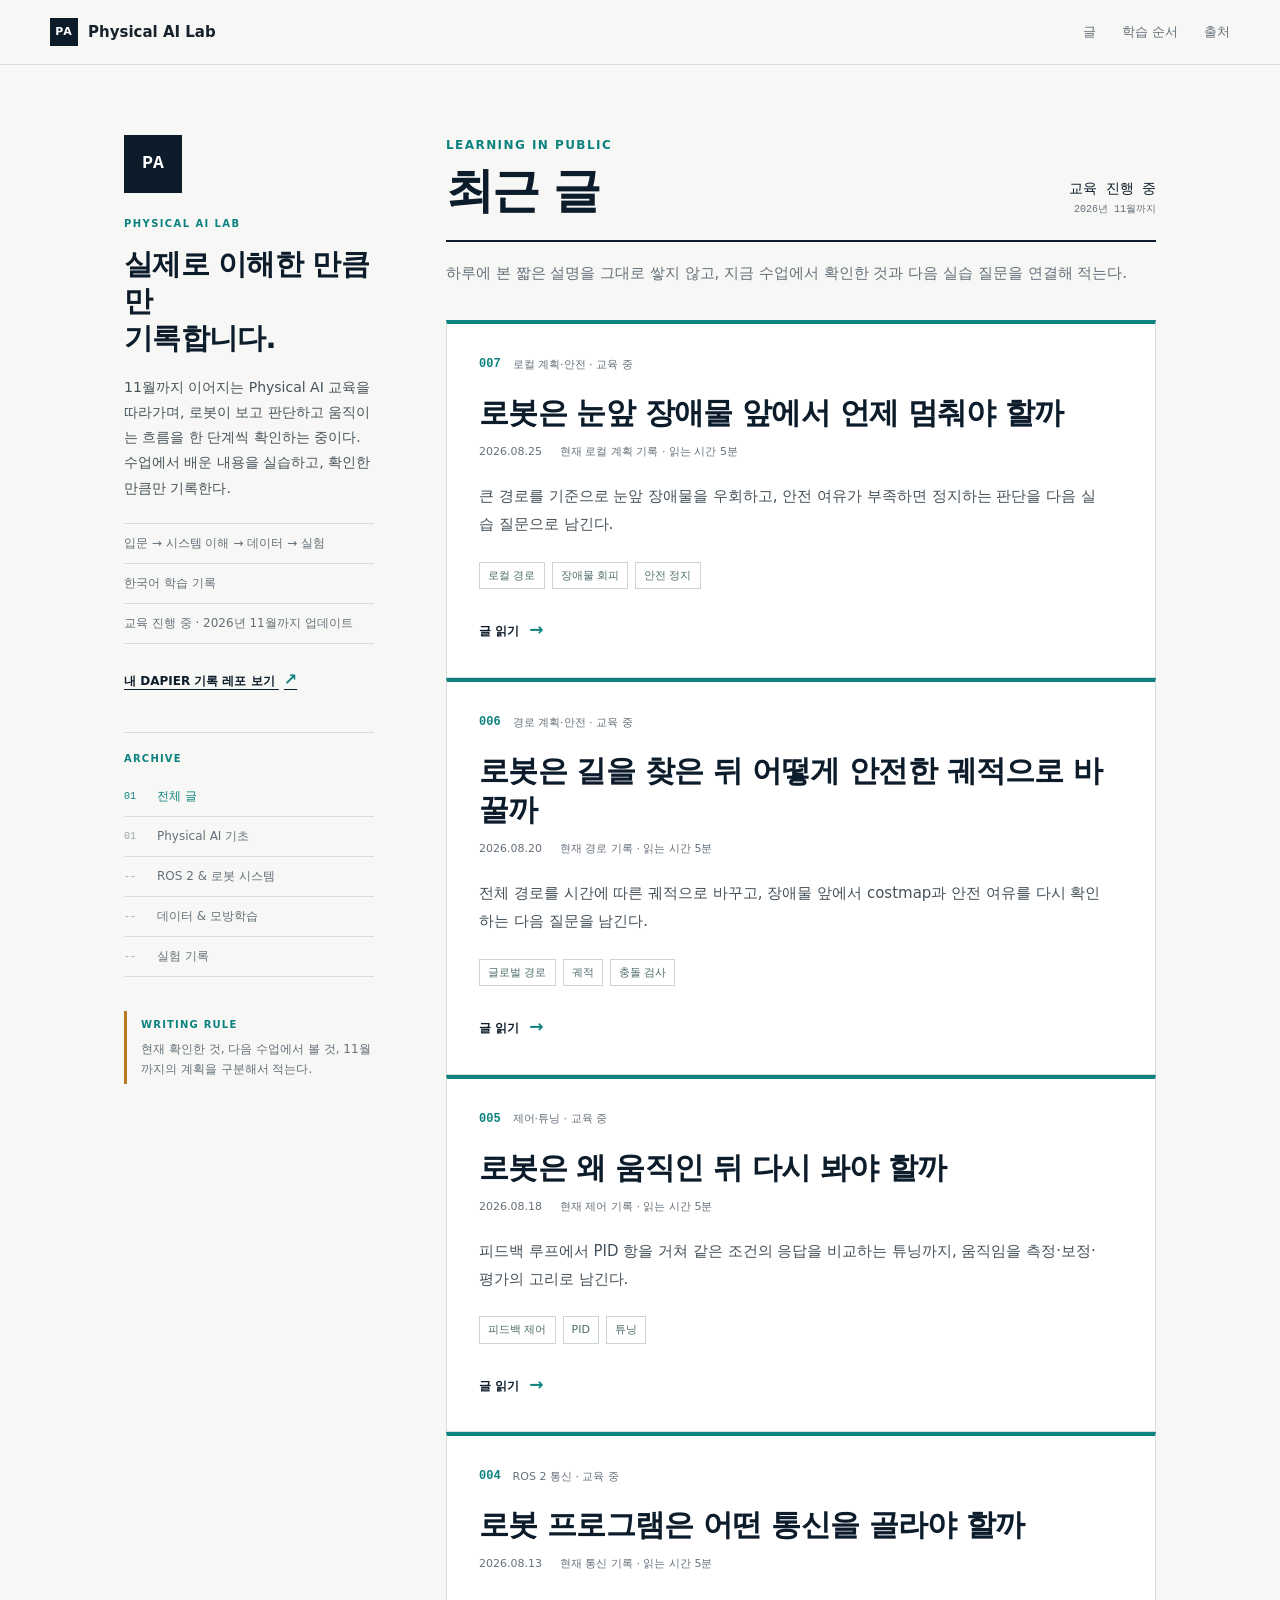
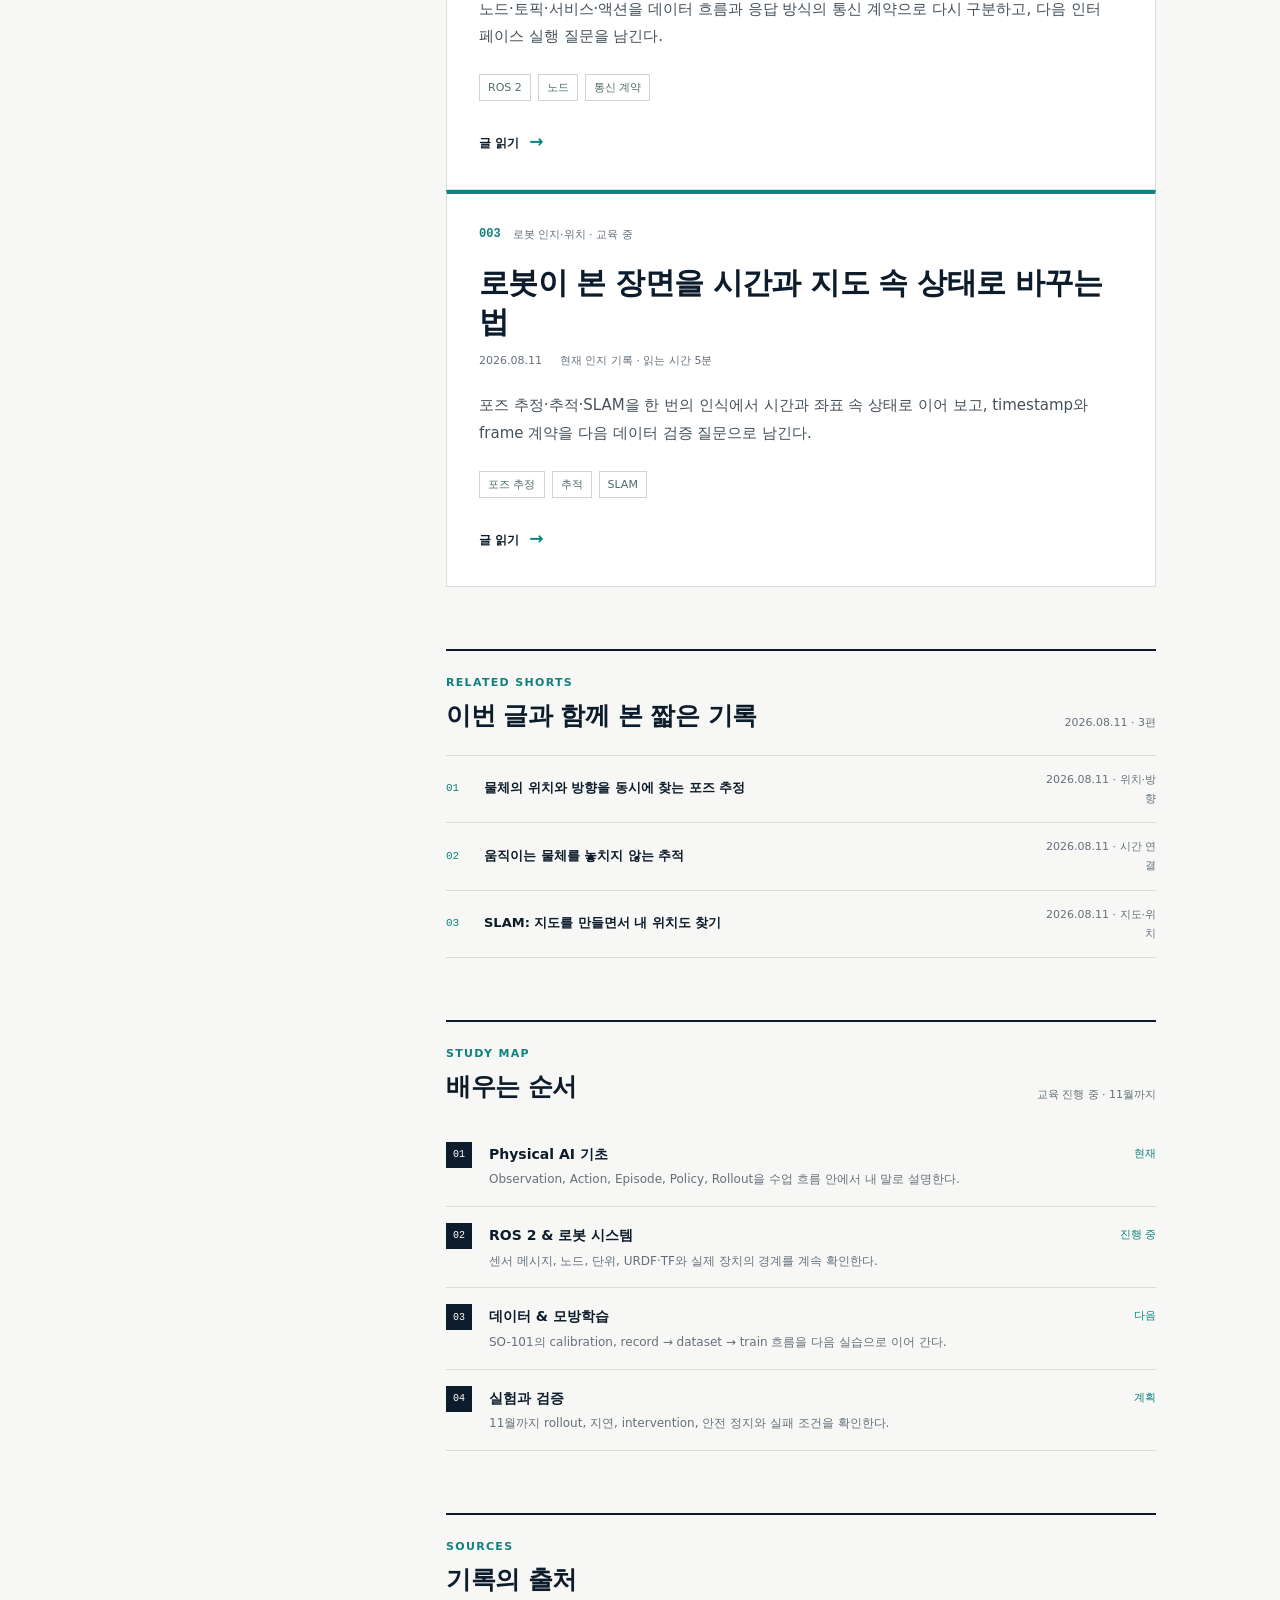
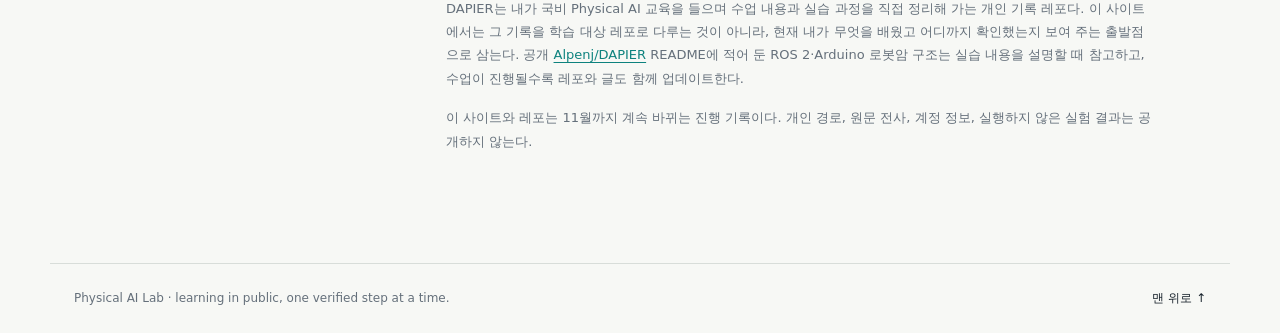
==== index.html @ 4a063373 "Update deep dive index for 2026-08-25" ====
<!doctype html>
<html lang="ko">
  <head>
    <meta charset="utf-8">
    <meta name="viewport" content="width=device-width, initial-scale=1">
    <meta name="description" content="11월까지 이어지는 Physical AI 교육에서 확인한 것과 아직 확인하지 못한 것을 계속 남기는 학습 기록.">
    <title>Physical AI Lab | 학습 기록 아카이브</title>
    <link rel="stylesheet" href="styles.css">
  </head>
  <body>
    <header class="site-header">
      <a class="brand" href="#top" aria-label="Physical AI Lab home">
        <span class="brand-mark">PA</span>
        <span>Physical AI Lab</span>
      </a>
      <nav class="site-nav" aria-label="주요 메뉴">
        <a href="#posts">글</a>
        <a href="#roadmap">학습 순서</a>
        <a href="#sources">출처</a>
      </nav>
    </header>

    <main class="archive-shell" id="top">
      <aside class="profile-panel" aria-label="Physical AI Lab 소개">
        <div class="profile-mark">PA</div>
        <p class="profile-kicker">PHYSICAL AI LAB</p>
        <h1>실제로 이해한 만큼만<br>기록합니다.</h1>
        <p class="profile-intro">
          11월까지 이어지는 Physical AI 교육을 따라가며, 로봇이 보고 판단하고 움직이는 흐름을 한 단계씩 확인하는 중이다. 수업에서 배운 내용을 실습하고, 확인한 만큼만 기록한다.
        </p>
        <ul class="profile-facts">
          <li>입문 → 시스템 이해 → 데이터 → 실험</li>
          <li>한국어 학습 기록</li>
          <li>교육 진행 중 · 2026년 11월까지 업데이트</li>
        </ul>
        <a class="profile-external" href="https://github.com/Alpenj/DAPIER" target="_blank" rel="noreferrer">내 DAPIER 기록 레포 보기 <span aria-hidden="true">↗</span></a>

        <nav class="archive-nav" aria-label="글 카테고리">
          <p class="rail-label">ARCHIVE</p>
          <a class="archive-nav-link active" href="#posts"><span>01</span> 전체 글</a>
          <a class="archive-nav-link" href="#roadmap"><span>01</span> Physical AI 기초</a>
          <a class="archive-nav-link" href="#roadmap"><span>--</span> ROS 2 & 로봇 시스템</a>
          <a class="archive-nav-link" href="#roadmap"><span>--</span> 데이터 & 모방학습</a>
          <a class="archive-nav-link" href="#roadmap"><span>--</span> 실험 기록</a>
        </nav>

        <div class="profile-note">
          <p class="rail-label">WRITING RULE</p>
          <p>현재 확인한 것, 다음 수업에서 볼 것, 11월까지의 계획을 구분해서 적는다.</p>
        </div>
      </aside>

      <section class="archive-content" id="posts">
        <header class="archive-heading">
          <div>
            <p class="eyebrow">LEARNING IN PUBLIC</p>
            <h2>최근 글</h2>
          </div>
          <p class="archive-count">교육 진행 중<br><span>2026년 11월까지</span></p>
        </header>
        <p class="archive-description">하루에 본 짧은 설명을 그대로 쌓지 않고, 지금 수업에서 확인한 것과 다음 실습 질문을 연결해 적는다.</p>

      <!-- BLOG_INDEX_START -->
        <article class="post-card featured" id="journal-latest">
          <div class="post-card-topline">
            <span class="post-number">007</span>
            <span class="post-category">로컬 계획·안전 · 교육 중</span>
          </div>
          <h3><a href="articles/2026-08-25-local-planning-stop-safety.html">로봇은 눈앞 장애물 앞에서 언제 멈춰야 할까</a></h3>
          <p class="post-meta"><time datetime="2026-08-25">2026.08.25</time><span>현재 로컬 계획 기록 · 읽는 시간 5분</span></p>
          <p class="post-excerpt">큰 경로를 기준으로 눈앞 장애물을 우회하고, 안전 여유가 부족하면 정지하는 판단을 다음 실습 질문으로 남긴다.</p>
          <div class="tag-list" aria-label="글 태그"><span>로컬 경로</span><span>장애물 회피</span><span>안전 정지</span></div>
          <a class="read-link" href="articles/2026-08-25-local-planning-stop-safety.html">글 읽기 <span aria-hidden="true">→</span></a>
        </article>
        <article class="post-card featured" id="journal-latest">
          <div class="post-card-topline">
            <span class="post-number">006</span>
            <span class="post-category">경로 계획·안전 · 교육 중</span>
          </div>
          <h3><a href="articles/2026-08-20-global-path-trajectory-safety-check.html">로봇은 길을 찾은 뒤 어떻게 안전한 궤적으로 바꿀까</a></h3>
          <p class="post-meta"><time datetime="2026-08-20">2026.08.20</time><span>현재 경로 기록 · 읽는 시간 5분</span></p>
          <p class="post-excerpt">전체 경로를 시간에 따른 궤적으로 바꾸고, 장애물 앞에서 costmap과 안전 여유를 다시 확인하는 다음 질문을 남긴다.</p>
          <div class="tag-list" aria-label="글 태그">
            <span>글로벌 경로</span>
            <span>궤적</span>
            <span>충돌 검사</span>
          </div>
          <a class="read-link" href="articles/2026-08-20-global-path-trajectory-safety-check.html">글 읽기 <span aria-hidden="true">→</span></a>
        </article>
        <article class="post-card featured" id="journal-latest">
          <div class="post-card-topline">
            <span class="post-number">005</span>
            <span class="post-category">제어·튜닝 · 교육 중</span>
          </div>
          <h3><a href="articles/2026-08-18-feedback-pid-tuning-check.html">로봇은 왜 움직인 뒤 다시 봐야 할까</a></h3>
          <p class="post-meta"><time datetime="2026-08-18">2026.08.18</time><span>현재 제어 기록 · 읽는 시간 5분</span></p>
          <p class="post-excerpt">피드백 루프에서 PID 항을 거쳐 같은 조건의 응답을 비교하는 튜닝까지, 움직임을 측정·보정·평가의 고리로 남긴다.</p>
          <div class="tag-list" aria-label="글 태그">
            <span>피드백 제어</span>
            <span>PID</span>
            <span>튜닝</span>
          </div>
          <a class="read-link" href="articles/2026-08-18-feedback-pid-tuning-check.html">글 읽기 <span aria-hidden="true">→</span></a>
        </article>
        <article class="post-card featured" id="journal-latest">
          <div class="post-card-topline">
            <span class="post-number">004</span>
            <span class="post-category">ROS 2 통신 · 교육 중</span>
          </div>
          <h3><a href="articles/2026-08-13-ros2-communication-contract.html">로봇 프로그램은 어떤 통신을 골라야 할까</a></h3>
          <p class="post-meta"><time datetime="2026-08-13">2026.08.13</time><span>현재 통신 기록 · 읽는 시간 5분</span></p>
          <p class="post-excerpt">노드·토픽·서비스·액션을 데이터 흐름과 응답 방식의 통신 계약으로 다시 구분하고, 다음 인터페이스 실행 질문을 남긴다.</p>
          <div class="tag-list" aria-label="글 태그">
            <span>ROS 2</span>
            <span>노드</span>
            <span>통신 계약</span>
          </div>
          <a class="read-link" href="articles/2026-08-13-ros2-communication-contract.html">글 읽기 <span aria-hidden="true">→</span></a>
        </article>
        <article class="post-card featured" id="journal-latest">
          <div class="post-card-topline">
            <span class="post-number">003</span>
            <span class="post-category">로봇 인지·위치 · 교육 중</span>
          </div>
          <h3><a href="articles/2026-08-11-pose-tracking-slam-state.html">로봇이 본 장면을 시간과 지도 속 상태로 바꾸는 법</a></h3>
          <p class="post-meta"><time datetime="2026-08-11">2026.08.11</time><span>현재 인지 기록 · 읽는 시간 5분</span></p>
          <p class="post-excerpt">포즈 추정·추적·SLAM을 한 번의 인식에서 시간과 좌표 속 상태로 이어 보고, timestamp와 frame 계약을 다음 데이터 검증 질문으로 남긴다.</p>
          <div class="tag-list" aria-label="글 태그">
            <span>포즈 추정</span>
            <span>추적</span>
            <span>SLAM</span>
          </div>
          <a class="read-link" href="articles/2026-08-11-pose-tracking-slam-state.html">글 읽기 <span aria-hidden="true">→</span></a>
        </article>
        <!-- BLOG_INDEX_END -->

        <section class="shorts-strip" aria-labelledby="shorts-title">
          <div class="section-heading-row">
            <div>
              <p class="section-index">RELATED SHORTS</p>
              <h3 id="shorts-title">이번 글과 함께 본 짧은 기록</h3>
            </div>
            <span class="section-aside">2026.08.11 · 3편</span>
          </div>
          <div class="shorts-list">
            <a href="https://youtube.com/shorts/ZD4YGHvGegg" target="_blank" rel="noreferrer"><span>01</span><strong>물체의 위치와 방향을 동시에 찾는 포즈 추정</strong><small>2026.08.11 · 위치·방향</small></a>
            <a href="https://youtube.com/shorts/kd6lM1VAPFo" target="_blank" rel="noreferrer"><span>02</span><strong>움직이는 물체를 놓치지 않는 추적</strong><small>2026.08.11 · 시간 연결</small></a>
            <a href="https://youtube.com/shorts/7IvJcTHMtxc" target="_blank" rel="noreferrer"><span>03</span><strong>SLAM: 지도를 만들면서 내 위치도 찾기</strong><small>2026.08.11 · 지도·위치</small></a>
          </div>
        </section>

        <section class="roadmap-section" id="roadmap" aria-labelledby="roadmap-title">
          <div class="section-heading-row">
            <div>
              <p class="section-index">STUDY MAP</p>
              <h3 id="roadmap-title">배우는 순서</h3>
            </div>
            <span class="section-aside">교육 진행 중 · 11월까지</span>
          </div>
          <ol class="roadmap-list">
            <li><span>01</span><div><strong>Physical AI 기초</strong><p>Observation, Action, Episode, Policy, Rollout을 수업 흐름 안에서 내 말로 설명한다.</p></div><em>현재</em></li>
            <li><span>02</span><div><strong>ROS 2 & 로봇 시스템</strong><p>센서 메시지, 노드, 단위, URDF·TF와 실제 장치의 경계를 계속 확인한다.</p></div><em>진행 중</em></li>
            <li><span>03</span><div><strong>데이터 & 모방학습</strong><p>SO-101의 calibration, record → dataset → train 흐름을 다음 실습으로 이어 간다.</p></div><em>다음</em></li>
            <li><span>04</span><div><strong>실험과 검증</strong><p>11월까지 rollout, 지연, intervention, 안전 정지와 실패 조건을 확인한다.</p></div><em>계획</em></li>
          </ol>
        </section>

        <section class="source-note" id="sources" aria-labelledby="sources-title">
          <p class="section-index">SOURCES</p>
          <h3 id="sources-title">기록의 출처</h3>
          <p>DAPIER는 내가 국비 Physical AI 교육을 들으며 수업 내용과 실습 과정을 직접 정리해 가는 개인 기록 레포다. 이 사이트에서는 그 기록을 학습 대상 레포로 다루는 것이 아니라, 현재 내가 무엇을 배웠고 어디까지 확인했는지 보여 주는 출발점으로 삼는다. 공개 <a href="https://github.com/Alpenj/DAPIER" target="_blank" rel="noreferrer">Alpenj/DAPIER</a> README에 적어 둔 ROS 2·Arduino 로봇암 구조는 실습 내용을 설명할 때 참고하고, 수업이 진행될수록 레포와 글도 함께 업데이트한다.</p>
          <p class="source-boundary">이 사이트와 레포는 11월까지 계속 바뀌는 진행 기록이다. 개인 경로, 원문 전사, 계정 정보, 실행하지 않은 실험 결과는 공개하지 않는다.</p>
        </section>
      </section>
    </main>

    <footer class="site-footer">
      <span>Physical AI Lab · learning in public, one verified step at a time.</span>
      <a href="#top">맨 위로 ↑</a>
    </footer>
  </body>
</html>
---- styles.css ----
:root {
  --ink: #17212b;
  --muted: #65707b;
  --line: #d8ddd9;
  --paper: #f7f8f5;
  --white: #ffffff;
  --navy: #0d1c2b;
  --navy-soft: #142b3c;
  --teal: #0d827e;
  --teal-soft: #dceeed;
  --amber: #b97824;
  --red: #a94b43;
  --max: 1180px;
}

* { box-sizing: border-box; }

html { scroll-behavior: smooth; }

body {
  margin: 0;
  color: var(--ink);
  background: var(--paper);
  font-family: "Noto Sans KR", "Segoe UI", system-ui, sans-serif;
  line-height: 1.75;
  letter-spacing: 0;
}

a { color: inherit; }

.site-header {
  align-items: center;
  background: rgba(247, 248, 245, 0.96);
  border-bottom: 1px solid var(--line);
  display: flex;
  justify-content: space-between;
  padding: 18px max(24px, calc((100vw - var(--max)) / 2));
  position: sticky;
  top: 0;
  z-index: 10;
}

.brand {
  align-items: center;
  display: inline-flex;
  font-size: 15px;
  font-weight: 800;
  gap: 10px;
  text-decoration: none;
}

.brand-mark {
  align-items: center;
  background: var(--navy);
  color: var(--white);
  display: inline-flex;
  font-size: 11px;
  height: 28px;
  justify-content: center;
  letter-spacing: 0.08em;
  width: 28px;
}

.site-nav { display: flex; gap: 26px; }
.site-nav a { color: var(--muted); font-size: 13px; text-decoration: none; }
.site-nav a:hover { color: var(--teal); }

.hero-band {
  background: var(--navy);
  color: var(--white);
  display: grid;
  gap: 70px;
  grid-template-columns: minmax(0, 1.08fr) minmax(320px, 0.92fr);
  margin: 0 auto;
  max-width: 1440px;
  min-height: 570px;
  padding: 86px clamp(24px, calc((100vw - var(--max)) / 2), 130px) 74px;
}

.hero-copy, .hero-figure { min-width: 0; }
.hero-copy { align-self: center; max-width: 680px; }
.eyebrow, .section-index, .rail-label { letter-spacing: 0.12em; text-transform: uppercase; }
.eyebrow { color: #9bc7c5; font-size: 12px; font-weight: 700; margin: 0 0 25px; }
h1, h2, h3, p { margin-top: 0; }
h1 { font-size: clamp(38px, 5vw, 70px); letter-spacing: -0.03em; line-height: 1.12; margin-bottom: 28px; }
.hero-summary { color: #d4dfdf; font-size: 18px; max-width: 580px; }
.hero-meta { display: flex; flex-wrap: wrap; gap: 9px; margin-top: 34px; }
.hero-meta span { border: 1px solid #496170; color: #d9e7e8; font-size: 12px; padding: 5px 10px; }
.hero-figure { align-self: center; margin: 0; }
.hero-figure img { display: block; height: auto; max-width: 100%; width: 100%; }
.hero-figure figcaption { color: #aebfc4; font-size: 12px; margin-top: 14px; }

.article-shell {
  display: grid;
  gap: 76px;
  grid-template-columns: minmax(0, 780px) 230px;
  margin: 0 auto;
  max-width: var(--max);
  padding: 92px 24px 130px;
}

.article-lede { font-size: 21px; line-height: 1.8; margin-bottom: 28px; }
.reading-time { border-bottom: 1px solid var(--line); border-top: 1px solid var(--line); color: var(--muted); display: flex; flex-wrap: wrap; font-size: 12px; gap: 20px; justify-content: space-between; padding: 13px 0; }
.article-section { border-top: 1px solid var(--line); margin-top: 80px; padding-top: 28px; }
.section-index { color: var(--teal); font-size: 11px; font-weight: 800; margin-bottom: 13px; }
.article h2, .sources h2, .closing-note h2 { font-size: 30px; letter-spacing: -0.025em; line-height: 1.25; margin-bottom: 24px; }
.article-section p, .closing-note p { color: #3e4a54; font-size: 16px; }
.article a { color: var(--teal); text-underline-offset: 3px; }

.pull-quote { border-left: 4px solid var(--amber); margin: 58px 0; padding: 4px 0 4px 26px; }
.pull-quote p { color: var(--navy); font-size: 24px; font-weight: 700; line-height: 1.5; margin: 0; }

.flow-diagram { align-items: stretch; background: var(--navy); display: flex; gap: 12px; margin: 34px 0; overflow-x: auto; padding: 22px; }
.flow-node { background: #f2f6f3; flex: 1 0 145px; min-height: 112px; padding: 14px; }
.flow-node span { color: var(--teal); display: block; font-size: 11px; font-weight: 800; letter-spacing: 0.1em; }
.flow-node strong { display: block; font-size: 16px; margin-top: 8px; }
.flow-node small { color: var(--muted); display: block; font-size: 11px; margin-top: 5px; }
.flow-arrow { align-self: center; color: #94c8c5; font-size: 22px; }
.code-block { background: #172a37; color: #d6ece9; font-size: 15px; margin: 30px 0 8px; overflow-x: auto; padding: 22px 24px; }
.code-caption { color: var(--muted) !important; font-size: 12px !important; }

.decision-grid { border-top: 1px solid var(--line); margin: 32px 0; }
.decision-row { align-items: baseline; border-bottom: 1px solid var(--line); display: grid; gap: 18px; grid-template-columns: 108px 1fr; padding: 16px 0; }
.decision-row p { margin: 0; }
.decision-tag { font-size: 11px; font-weight: 800; letter-spacing: 0.08em; text-transform: uppercase; }
.decision-tag.keep { color: var(--teal); }
.decision-tag.defer { color: var(--red); }
.decision-tag.check { color: var(--amber); }

.beginner-section { background: #edf3f0; border-top: 0; margin-left: -26px; margin-right: -26px; padding: 30px 26px; }
.term-list { border-top: 1px solid #c7d6d1; }
.term-list div { border-bottom: 1px solid #c7d6d1; display: grid; gap: 24px; grid-template-columns: 160px 1fr; padding: 15px 0; }
.term-list strong { color: var(--navy); font-family: ui-monospace, SFMono-Regular, Consolas, monospace; font-size: 14px; }
.term-list span { color: #42564f; font-size: 14px; }

.next-list { counter-reset: next; list-style: none; margin: 27px 0 0; padding: 0; }
.next-list li { align-items: center; border-bottom: 1px solid var(--line); display: flex; gap: 17px; padding: 15px 0; }
.next-list span { align-items: center; background: var(--navy); color: var(--white); display: inline-flex; flex: 0 0 28px; font-size: 11px; height: 28px; justify-content: center; }

.closing-note { background: var(--navy); color: var(--white); margin-top: 80px; padding: 34px 36px; }
.closing-note .section-index { color: #9bc7c5; }
.closing-note h2 { color: var(--white); }
.closing-note p { color: #d4dfdf; }

.sources { border-top: 1px solid var(--line); margin-top: 80px; padding-top: 28px; }
.sources ul { color: #4d5961; font-size: 14px; padding-left: 20px; }
.sources li + li { margin-top: 8px; }
.source-boundary { color: var(--muted); font-size: 12px; margin-bottom: 0; }

.side-rail { align-self: start; position: sticky; top: 92px; }
.rail-block { border-top: 1px solid var(--line); padding: 18px 0 28px; }
.rail-label { color: var(--teal); font-size: 10px; font-weight: 800; margin-bottom: 10px; }
.rail-block h3 { font-size: 16px; margin-bottom: 8px; }
.rail-block p { color: var(--muted); font-size: 13px; line-height: 1.65; }
.rail-link { border-top: 1px solid var(--line); display: block; font-size: 13px; padding: 11px 0; text-decoration: none; }
.rail-link span { color: var(--teal); font-family: ui-monospace, SFMono-Regular, Consolas, monospace; font-size: 11px; margin-right: 8px; }
.rail-link:hover { color: var(--teal); }
.rail-note { border: 1px solid #c8d8d4; margin-top: 18px; padding: 16px; }

.site-footer { border-top: 1px solid var(--line); color: var(--muted); display: flex; font-size: 12px; justify-content: space-between; margin: 0 auto; max-width: var(--max); padding: 24px; }
.site-footer a { color: var(--ink); text-decoration: none; }

@media (max-width: 800px) {
  .site-header { padding: 15px 18px; }
  .site-nav { gap: 14px; }
  .site-nav a { font-size: 12px; }
  .hero-band { display: block; min-height: 0; padding: 66px 22px 52px; }
  .hero-figure { margin-top: 45px; }
  .hero-summary { font-size: 16px; }
  .article-shell { display: block; padding: 62px 18px 90px; }
  .side-rail { display: none; }
  .article-lede { font-size: 18px; }
  .article-section { margin-top: 60px; }
  .article h2, .sources h2, .closing-note h2 { font-size: 25px; }
  .flow-diagram { margin-left: -18px; margin-right: -18px; }
  .beginner-section { margin-left: -18px; margin-right: -18px; padding-left: 18px; padding-right: 18px; }
  .term-list div { display: block; }
  .term-list strong { display: block; margin-bottom: 4px; }
  .site-footer { display: block; padding: 20px 18px; }
  .site-footer a { display: block; margin-top: 8px; }
}

/* Archive layout for the learning journal home. Individual articles keep the editorial layout above. */
.archive-shell {
  display: grid;
  gap: 72px;
  grid-template-columns: 250px minmax(0, 720px);
  margin: 0 auto;
  max-width: 1080px;
  padding: 70px 24px 110px;
}

.profile-panel { align-self: start; position: sticky; top: 92px; }
.profile-mark {
  align-items: center;
  background: var(--navy);
  color: var(--white);
  display: flex;
  font-family: ui-monospace, SFMono-Regular, Consolas, monospace;
  font-size: 18px;
  font-weight: 800;
  height: 58px;
  justify-content: center;
  margin-bottom: 22px;
  width: 58px;
}
.profile-kicker { color: var(--teal); font-size: 10px; font-weight: 800; letter-spacing: 0.14em; margin-bottom: 13px; }
.profile-panel h1 { color: var(--navy); font-size: 29px; letter-spacing: -0.025em; line-height: 1.28; margin-bottom: 18px; }
.profile-intro { color: #47535b; font-size: 14px; line-height: 1.8; }
.profile-facts { border-top: 1px solid var(--line); color: var(--muted); font-size: 12px; list-style: none; margin: 22px 0; padding: 0; }
.profile-facts li { border-bottom: 1px solid var(--line); padding: 9px 0; }
.profile-external { color: var(--navy); display: inline-block; font-size: 12px; font-weight: 800; text-underline-offset: 4px; }
.profile-external span { color: var(--teal); font-size: 16px; margin-left: 5px; }
.archive-nav { border-top: 1px solid var(--line); margin-top: 38px; padding-top: 17px; }
.archive-nav-link { align-items: center; border-bottom: 1px solid var(--line); color: var(--muted); display: flex; font-size: 12px; gap: 9px; padding: 9px 0; text-decoration: none; }
.archive-nav-link span { color: #9aa4a5; font-family: ui-monospace, SFMono-Regular, Consolas, monospace; font-size: 10px; min-width: 24px; }
.archive-nav-link:hover, .archive-nav-link.active { color: var(--teal); }
.archive-nav-link.active span { color: var(--teal); }
.profile-note { border-left: 3px solid var(--amber); margin-top: 34px; padding: 5px 0 5px 14px; }
.profile-note .rail-label { margin-bottom: 6px; }
.profile-note p:last-child { color: var(--muted); font-size: 12px; line-height: 1.65; margin: 0; }

.archive-content { min-width: 0; }
.archive-heading { align-items: end; border-bottom: 2px solid var(--navy); display: flex; justify-content: space-between; padding-bottom: 22px; }
.archive-heading .eyebrow { color: var(--teal); margin-bottom: 8px; }
.archive-heading h2 { color: var(--navy); font-size: 48px; letter-spacing: -0.04em; line-height: 1.12; margin: 0; }
.archive-count { color: var(--navy); font-family: ui-monospace, SFMono-Regular, Consolas, monospace; font-size: 14px; line-height: 1.35; margin: 0; text-align: right; }
.archive-count span { color: var(--muted); font-family: inherit; font-size: 10px; }
.archive-description { color: var(--muted); font-size: 15px; margin: 18px 0 34px; }
.post-card { border-top: 1px solid var(--line); padding: 26px 0 34px; }
.post-card.featured { background: var(--white); border: 1px solid var(--line); border-top: 4px solid var(--teal); padding: 30px 32px 32px; }
.post-card-topline { align-items: center; display: flex; gap: 12px; margin-bottom: 18px; }
.post-number { color: var(--teal); font-family: ui-monospace, SFMono-Regular, Consolas, monospace; font-size: 12px; font-weight: 800; }
.post-category { color: var(--muted); font-size: 11px; }
.post-card h3 { color: var(--navy); font-size: 30px; letter-spacing: -0.025em; line-height: 1.3; margin-bottom: 10px; }
.post-card h3 a { text-decoration: none; }
.post-card h3 a:hover { color: var(--teal); }
.post-meta { color: var(--muted); display: flex; font-size: 11px; gap: 18px; margin-bottom: 22px; }
.post-excerpt { color: #45515a; font-size: 15px; line-height: 1.85; margin-bottom: 23px; max-width: 630px; }
.tag-list { display: flex; flex-wrap: wrap; gap: 7px; }
.tag-list span { border: 1px solid #cbd5d1; color: #4e6e6b; font-size: 11px; padding: 3px 8px; }
.read-link { color: var(--navy); display: inline-block; font-size: 12px; font-weight: 800; margin-top: 26px; text-decoration: none; }
.read-link span { color: var(--teal); font-size: 17px; margin-left: 6px; }
.read-link:hover { color: var(--teal); }

.shorts-strip, .roadmap-section, .source-note { border-top: 2px solid var(--navy); margin-top: 62px; padding-top: 22px; }
.section-heading-row { align-items: end; display: flex; justify-content: space-between; }
.section-heading-row h3, .source-note h3 { color: var(--navy); font-size: 25px; letter-spacing: -0.02em; line-height: 1.3; margin: 0; }
.section-index { margin-bottom: 8px; }
.section-aside { color: var(--muted); font-size: 11px; }
.shorts-list { border-top: 1px solid var(--line); margin-top: 22px; }
.shorts-list a { align-items: center; border-bottom: 1px solid var(--line); display: grid; gap: 14px; grid-template-columns: 24px minmax(0, 1fr) 120px; padding: 14px 0; text-decoration: none; }
.shorts-list a:hover strong { color: var(--teal); }
.shorts-list a > span { color: var(--teal); font-family: ui-monospace, SFMono-Regular, Consolas, monospace; font-size: 11px; }
.shorts-list strong { color: var(--navy); font-size: 13px; font-weight: 700; }
.shorts-list small { color: var(--muted); font-size: 11px; text-align: right; }

.roadmap-list { list-style: none; margin: 22px 0 0; padding: 0; }
.roadmap-list li { align-items: start; border-bottom: 1px solid var(--line); display: grid; gap: 15px; grid-template-columns: 28px minmax(0, 1fr) auto; padding: 16px 0; }
.roadmap-list li > span { align-items: center; background: var(--navy); color: var(--white); display: inline-flex; font-family: ui-monospace, SFMono-Regular, Consolas, monospace; font-size: 10px; height: 26px; justify-content: center; width: 26px; }
.roadmap-list strong { color: var(--navy); display: block; font-size: 14px; margin-bottom: 4px; }
.roadmap-list p { color: var(--muted); font-size: 12px; line-height: 1.65; margin: 0; }
.roadmap-list em { color: var(--teal); font-size: 11px; font-style: normal; padding-top: 2px; }
.source-note p:not(.section-index) { color: var(--muted); font-size: 13px; line-height: 1.8; }
.source-note a { color: var(--teal); text-underline-offset: 3px; }
.source-note .source-boundary { font-size: 11px; margin-top: 16px; }

@media (max-width: 860px) {
  .archive-shell { display: block; padding: 52px 18px 82px; }
  .profile-panel { position: static; }
  .profile-panel h1 { font-size: 27px; }
  .profile-intro { max-width: 600px; }
  .archive-nav { margin-top: 28px; }
  .archive-nav-link { display: inline-flex; border-bottom: 0; margin-right: 15px; }
  .profile-note { margin-bottom: 54px; max-width: 450px; }
  .archive-heading h2 { font-size: 39px; }
  .post-card.featured { padding: 24px 21px 26px; }
  .post-card h3 { font-size: 26px; }
  .shorts-list a { grid-template-columns: 24px minmax(0, 1fr); }
  .shorts-list small { grid-column: 2; text-align: left; }
  .roadmap-list li { grid-template-columns: 28px minmax(0, 1fr); }
  .roadmap-list em { grid-column: 2; }
}
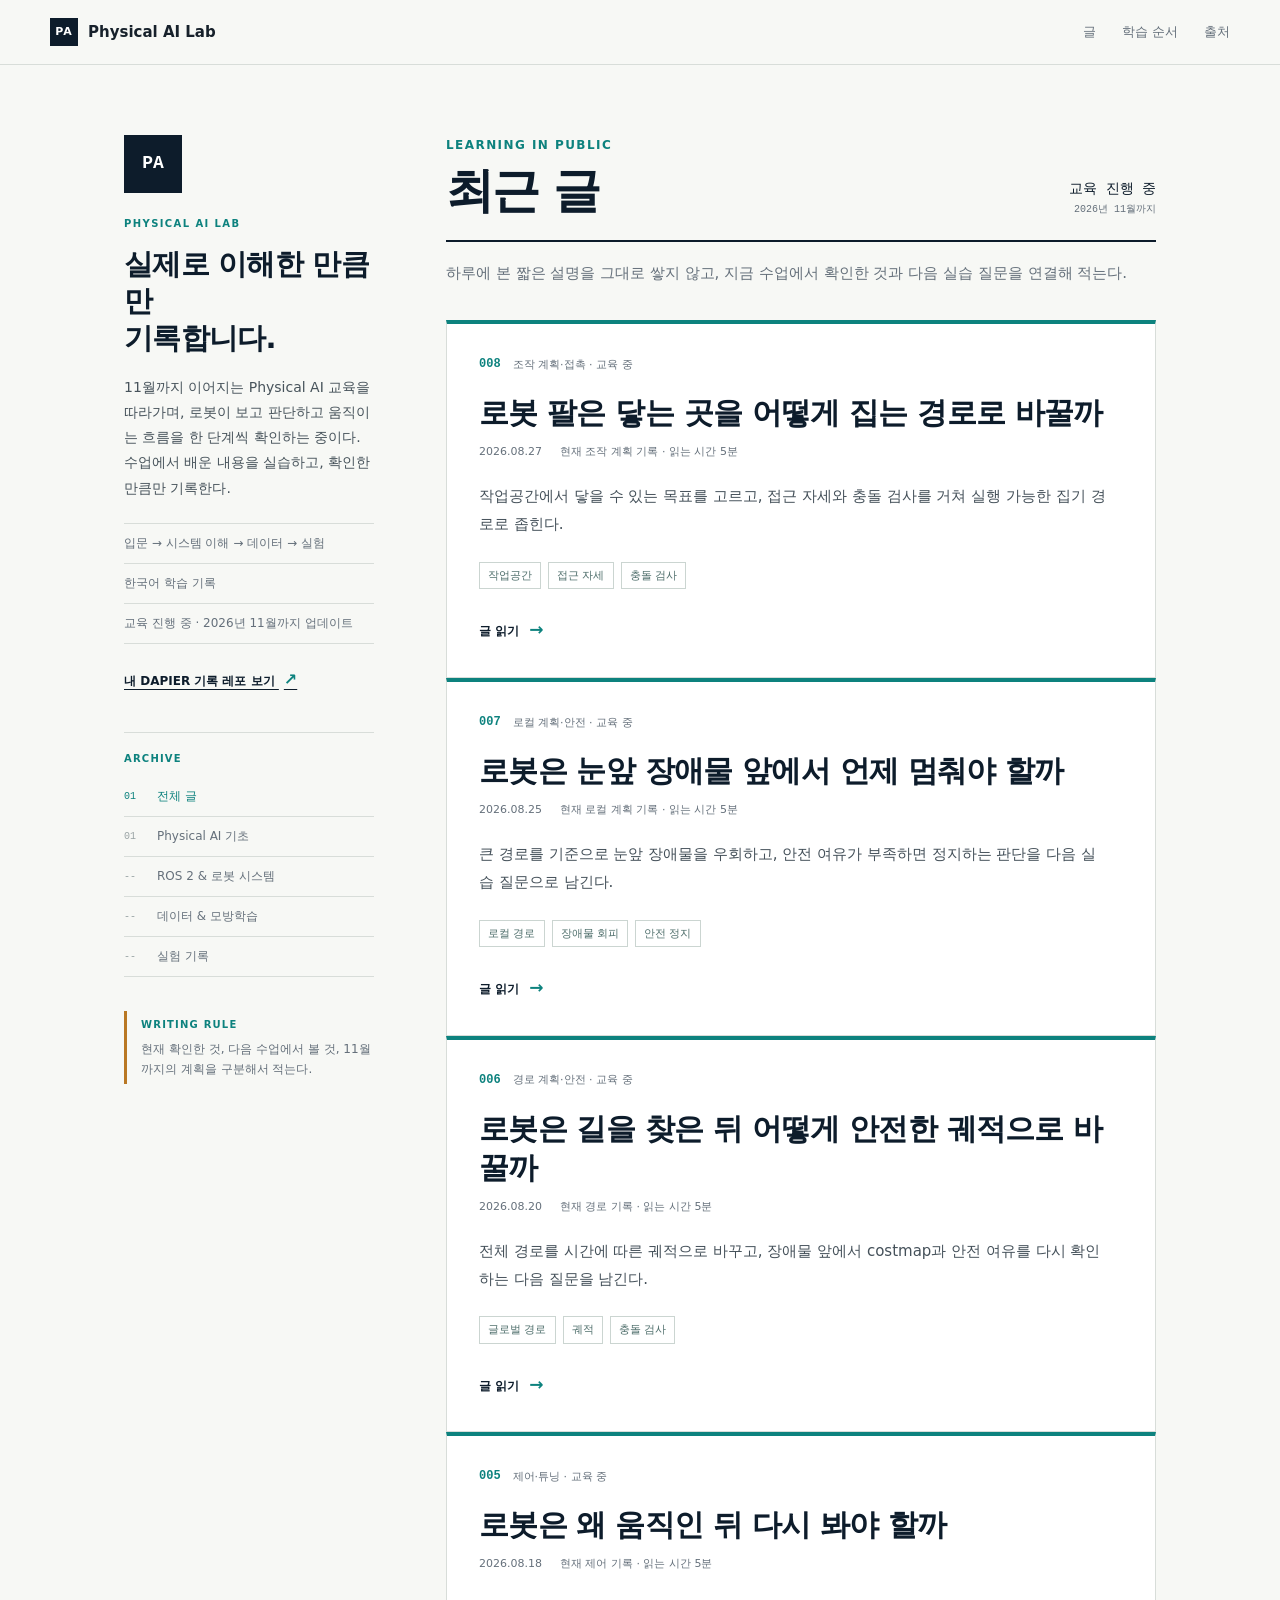
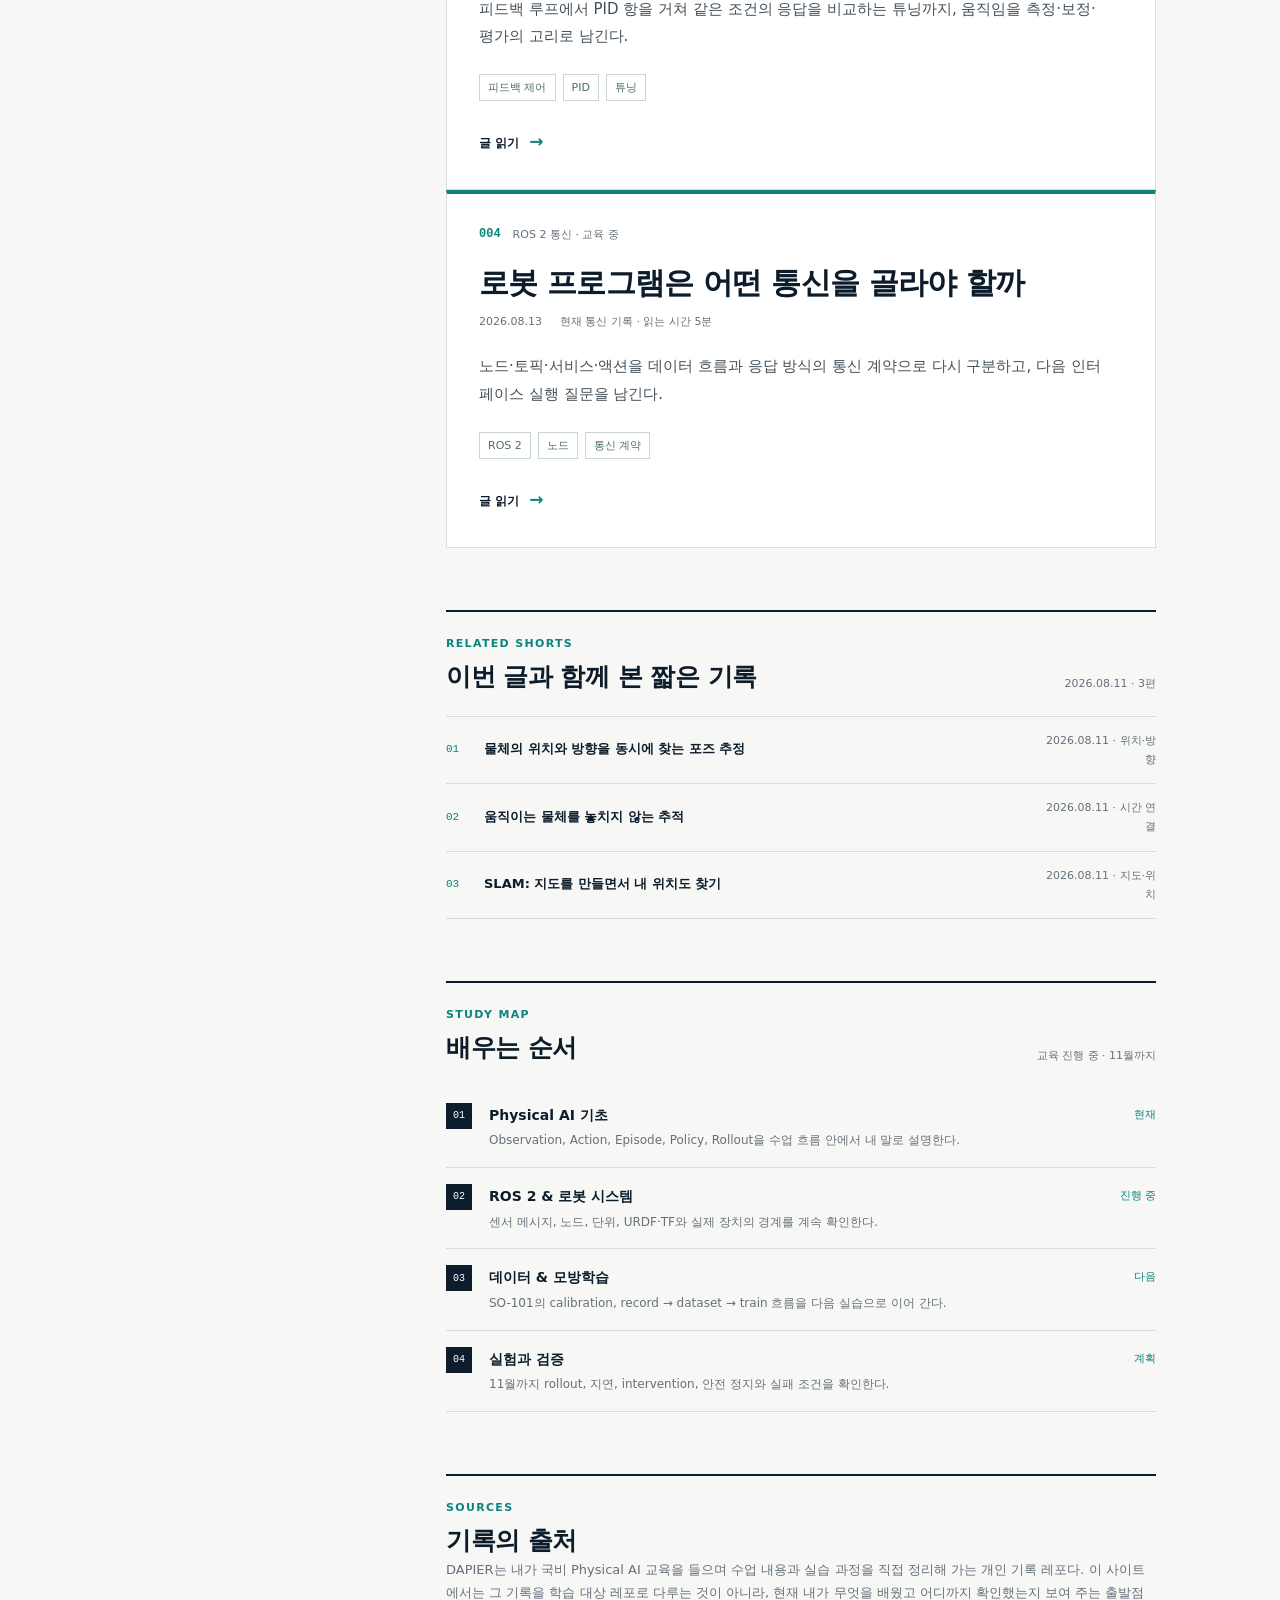
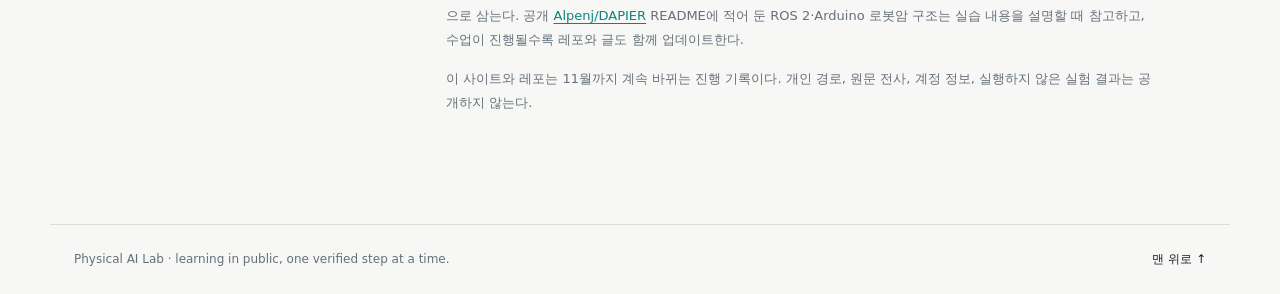
==== commit 836c7812: "Update deep-dive index for 2026-08-27" ====
--- a/index.html
+++ b/index.html
@@ -62,6 +62,14 @@
 
       <!-- BLOG_INDEX_START -->
         <article class="post-card featured" id="journal-latest">
+          <div class="post-card-topline"><span class="post-number">008</span><span class="post-category">조작 계획·접촉 · 교육 중</span></div>
+          <h3><a href="articles/2026-08-27-manipulation-reachability-collision.html">로봇 팔은 닿는 곳을 어떻게 집는 경로로 바꿀까</a></h3>
+          <p class="post-meta"><time datetime="2026-08-27">2026.08.27</time><span>현재 조작 계획 기록 · 읽는 시간 5분</span></p>
+          <p class="post-excerpt">작업공간에서 닿을 수 있는 목표를 고르고, 접근 자세와 충돌 검사를 거쳐 실행 가능한 집기 경로로 좁힌다.</p>
+          <div class="tag-list" aria-label="글 태그"><span>작업공간</span><span>접근 자세</span><span>충돌 검사</span></div>
+          <a class="read-link" href="articles/2026-08-27-manipulation-reachability-collision.html">글 읽기 <span aria-hidden="true">→</span></a>
+        </article>
+        <article class="post-card featured" id="journal-latest">
           <div class="post-card-topline">
             <span class="post-number">007</span>
             <span class="post-category">로컬 계획·안전 · 교육 중</span>
@@ -117,21 +125,6 @@
           </div>
           <a class="read-link" href="articles/2026-08-13-ros2-communication-contract.html">글 읽기 <span aria-hidden="true">→</span></a>
         </article>
-        <article class="post-card featured" id="journal-latest">
-          <div class="post-card-topline">
-            <span class="post-number">003</span>
-            <span class="post-category">로봇 인지·위치 · 교육 중</span>
-          </div>
-          <h3><a href="articles/2026-08-11-pose-tracking-slam-state.html">로봇이 본 장면을 시간과 지도 속 상태로 바꾸는 법</a></h3>
-          <p class="post-meta"><time datetime="2026-08-11">2026.08.11</time><span>현재 인지 기록 · 읽는 시간 5분</span></p>
-          <p class="post-excerpt">포즈 추정·추적·SLAM을 한 번의 인식에서 시간과 좌표 속 상태로 이어 보고, timestamp와 frame 계약을 다음 데이터 검증 질문으로 남긴다.</p>
-          <div class="tag-list" aria-label="글 태그">
-            <span>포즈 추정</span>
-            <span>추적</span>
-            <span>SLAM</span>
-          </div>
-          <a class="read-link" href="articles/2026-08-11-pose-tracking-slam-state.html">글 읽기 <span aria-hidden="true">→</span></a>
-        </article>
         <!-- BLOG_INDEX_END -->
 
         <section class="shorts-strip" aria-labelledby="shorts-title">
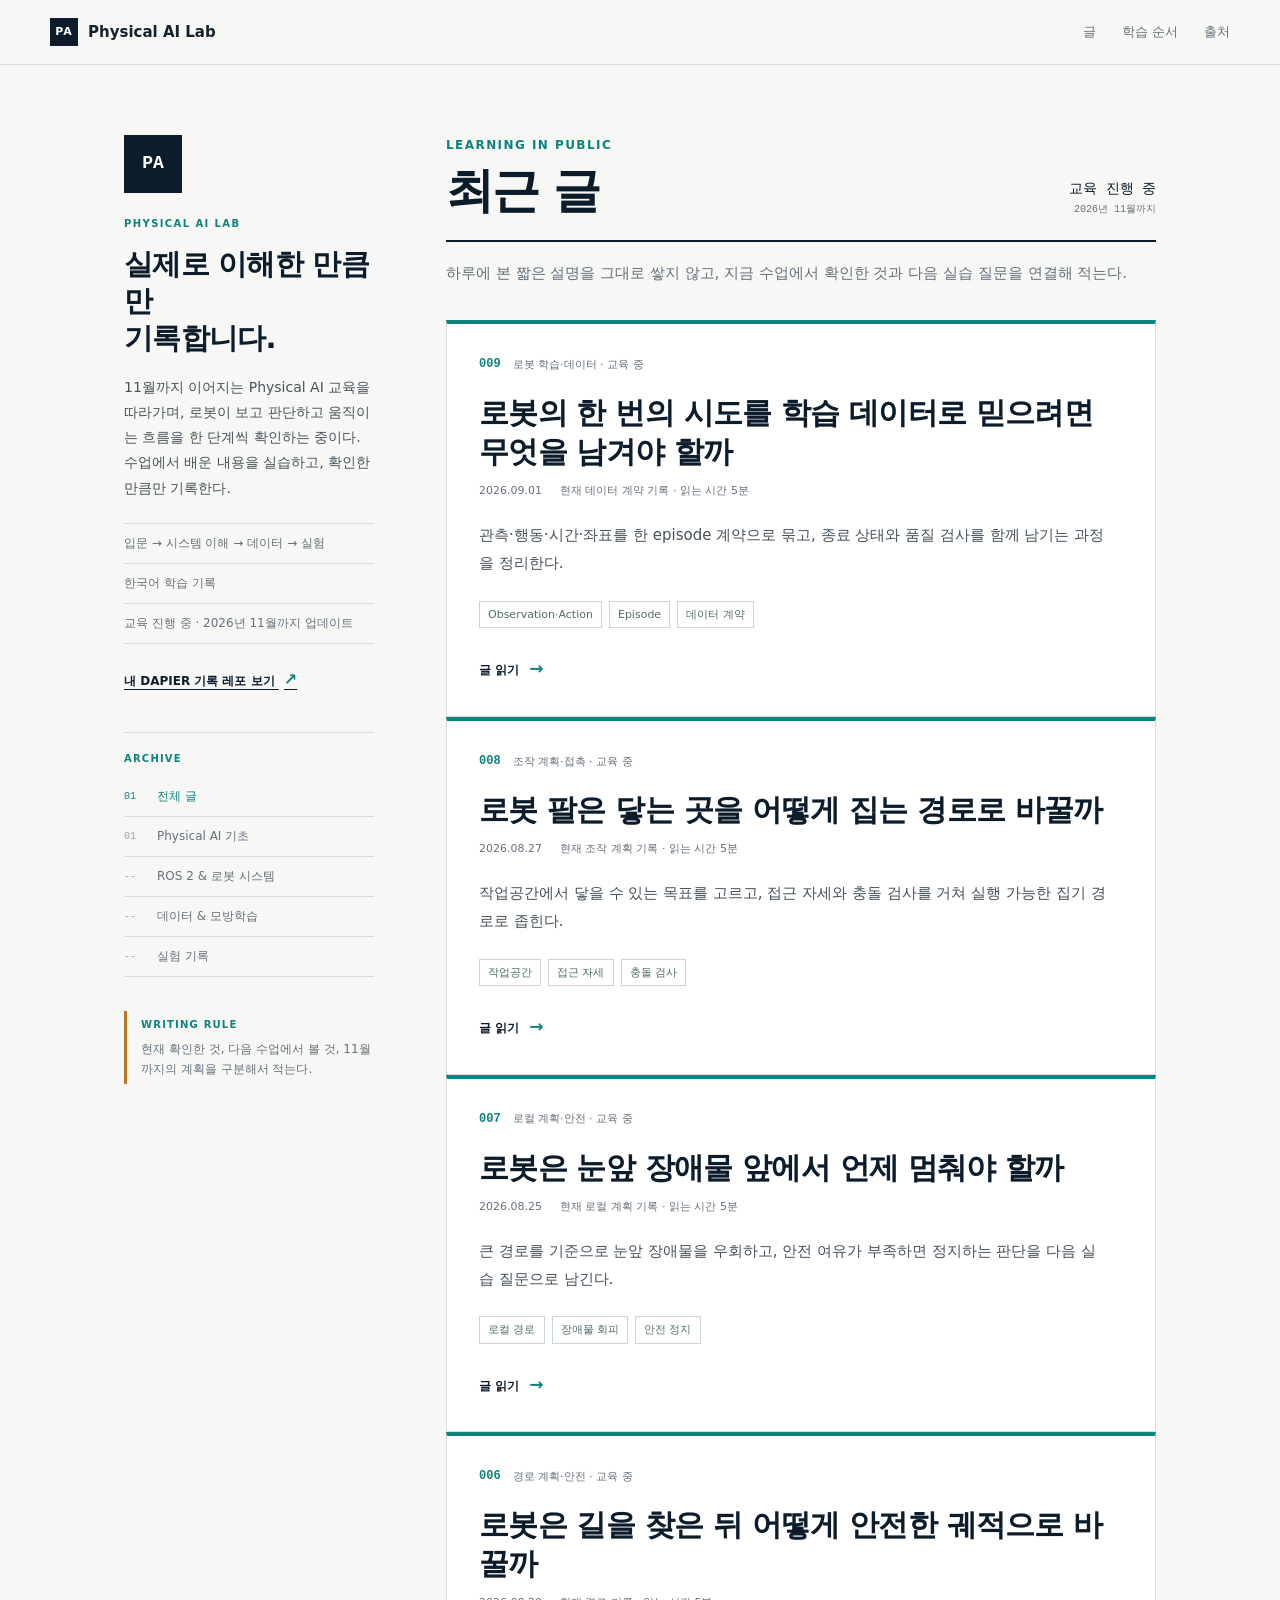
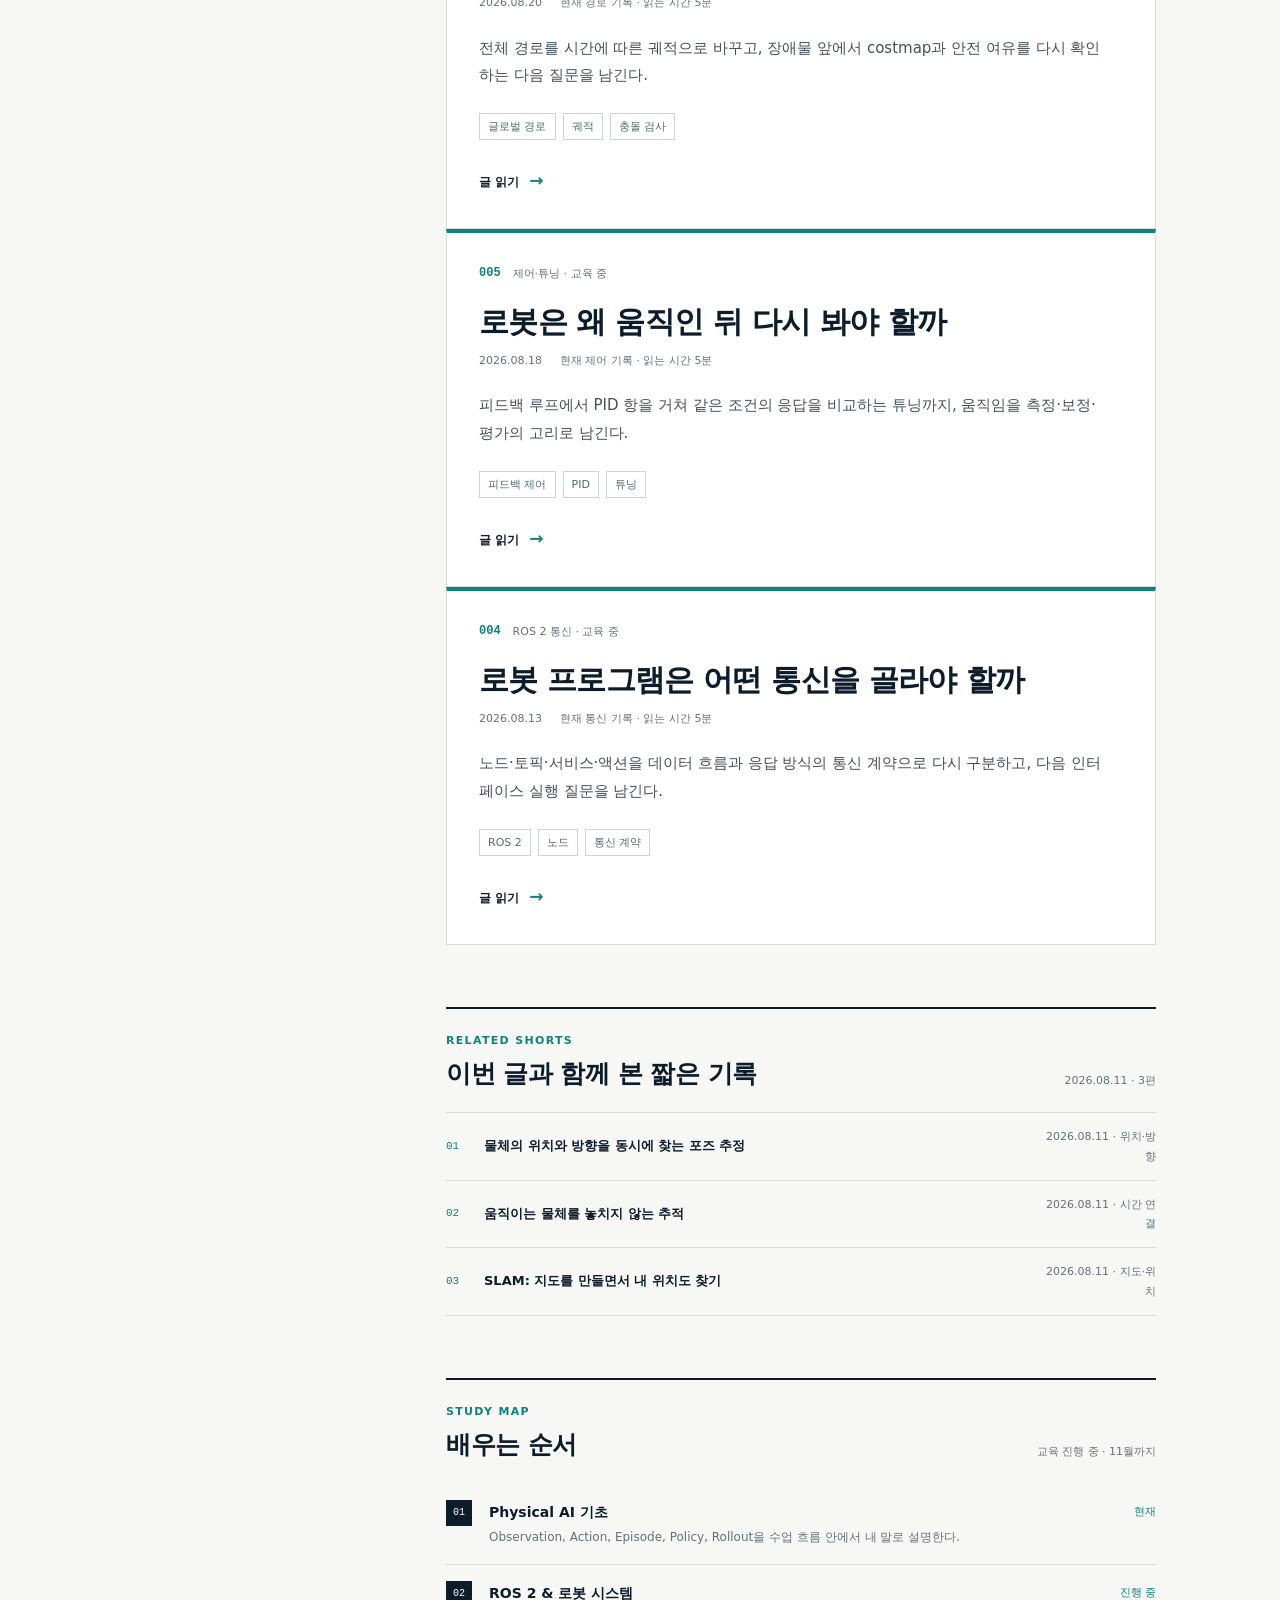
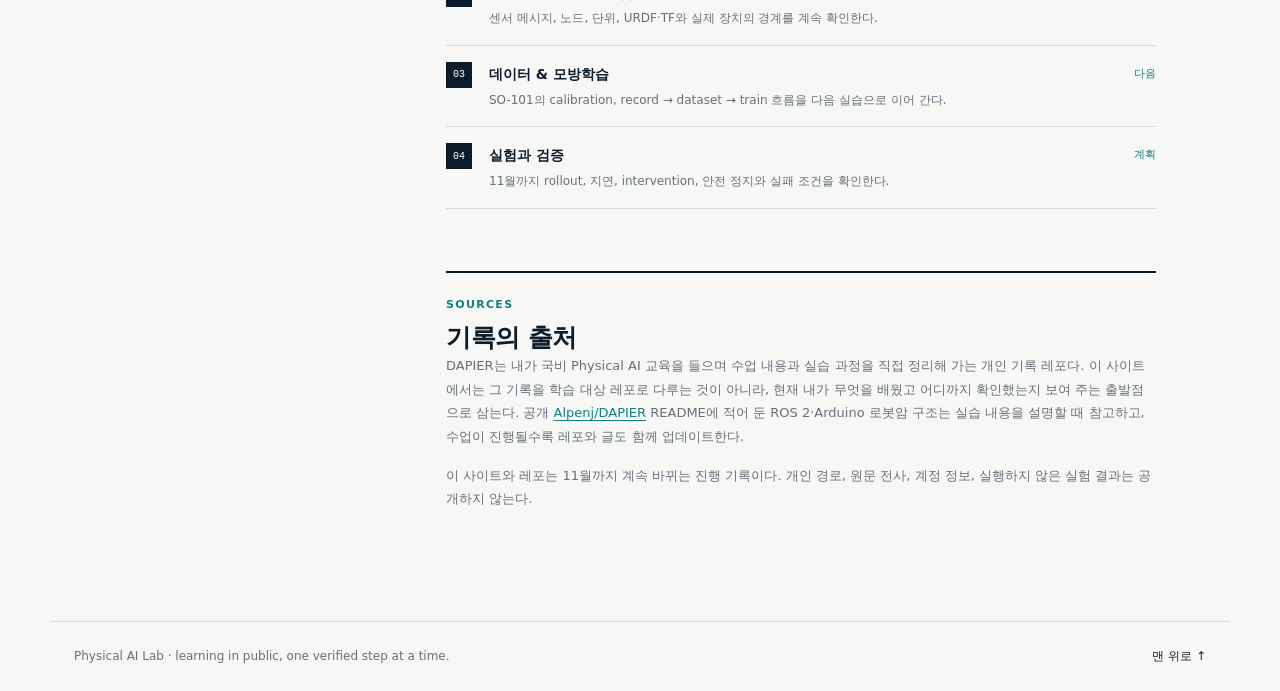
==== commit e5d0a67c: "feat: add robot episode deep dive to index" ====
--- a/index.html
+++ b/index.html
@@ -61,6 +61,14 @@
         <p class="archive-description">하루에 본 짧은 설명을 그대로 쌓지 않고, 지금 수업에서 확인한 것과 다음 실습 질문을 연결해 적는다.</p>
 
       <!-- BLOG_INDEX_START -->
+        <article class="post-card featured" id="journal-latest">
+          <div class="post-card-topline"><span class="post-number">009</span><span class="post-category">로봇 학습·데이터 · 교육 중</span></div>
+          <h3><a href="articles/2026-09-01-robot-episode-data-contract.html">로봇의 한 번의 시도를 학습 데이터로 믿으려면 무엇을 남겨야 할까</a></h3>
+          <p class="post-meta"><time datetime="2026-09-01">2026.09.01</time><span>현재 데이터 계약 기록 · 읽는 시간 5분</span></p>
+          <p class="post-excerpt">관측·행동·시간·좌표를 한 episode 계약으로 묶고, 종료 상태와 품질 검사를 함께 남기는 과정을 정리한다.</p>
+          <div class="tag-list" aria-label="글 태그"><span>Observation·Action</span><span>Episode</span><span>데이터 계약</span></div>
+          <a class="read-link" href="articles/2026-09-01-robot-episode-data-contract.html">글 읽기 <span aria-hidden="true">→</span></a>
+        </article>
         <article class="post-card featured" id="journal-latest">
           <div class="post-card-topline"><span class="post-number">008</span><span class="post-category">조작 계획·접촉 · 교육 중</span></div>
           <h3><a href="articles/2026-08-27-manipulation-reachability-collision.html">로봇 팔은 닿는 곳을 어떻게 집는 경로로 바꿀까</a></h3>
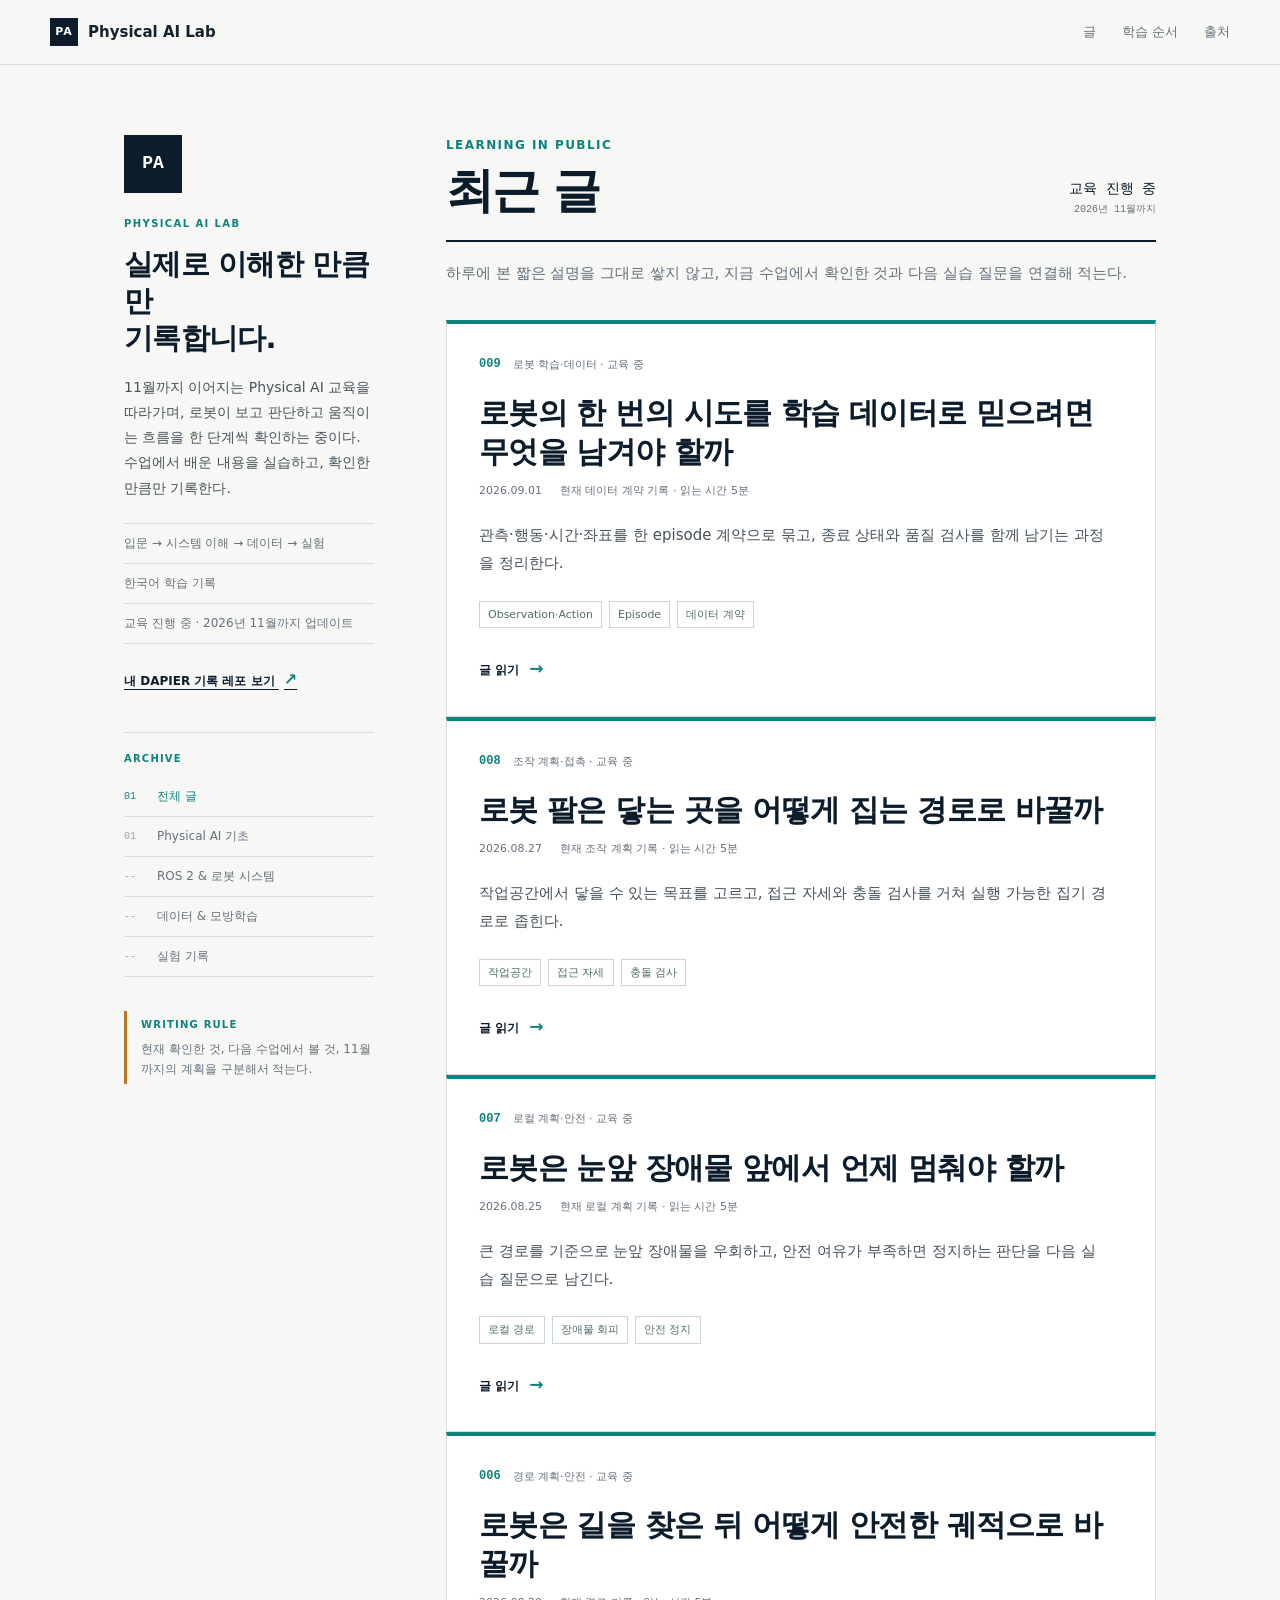
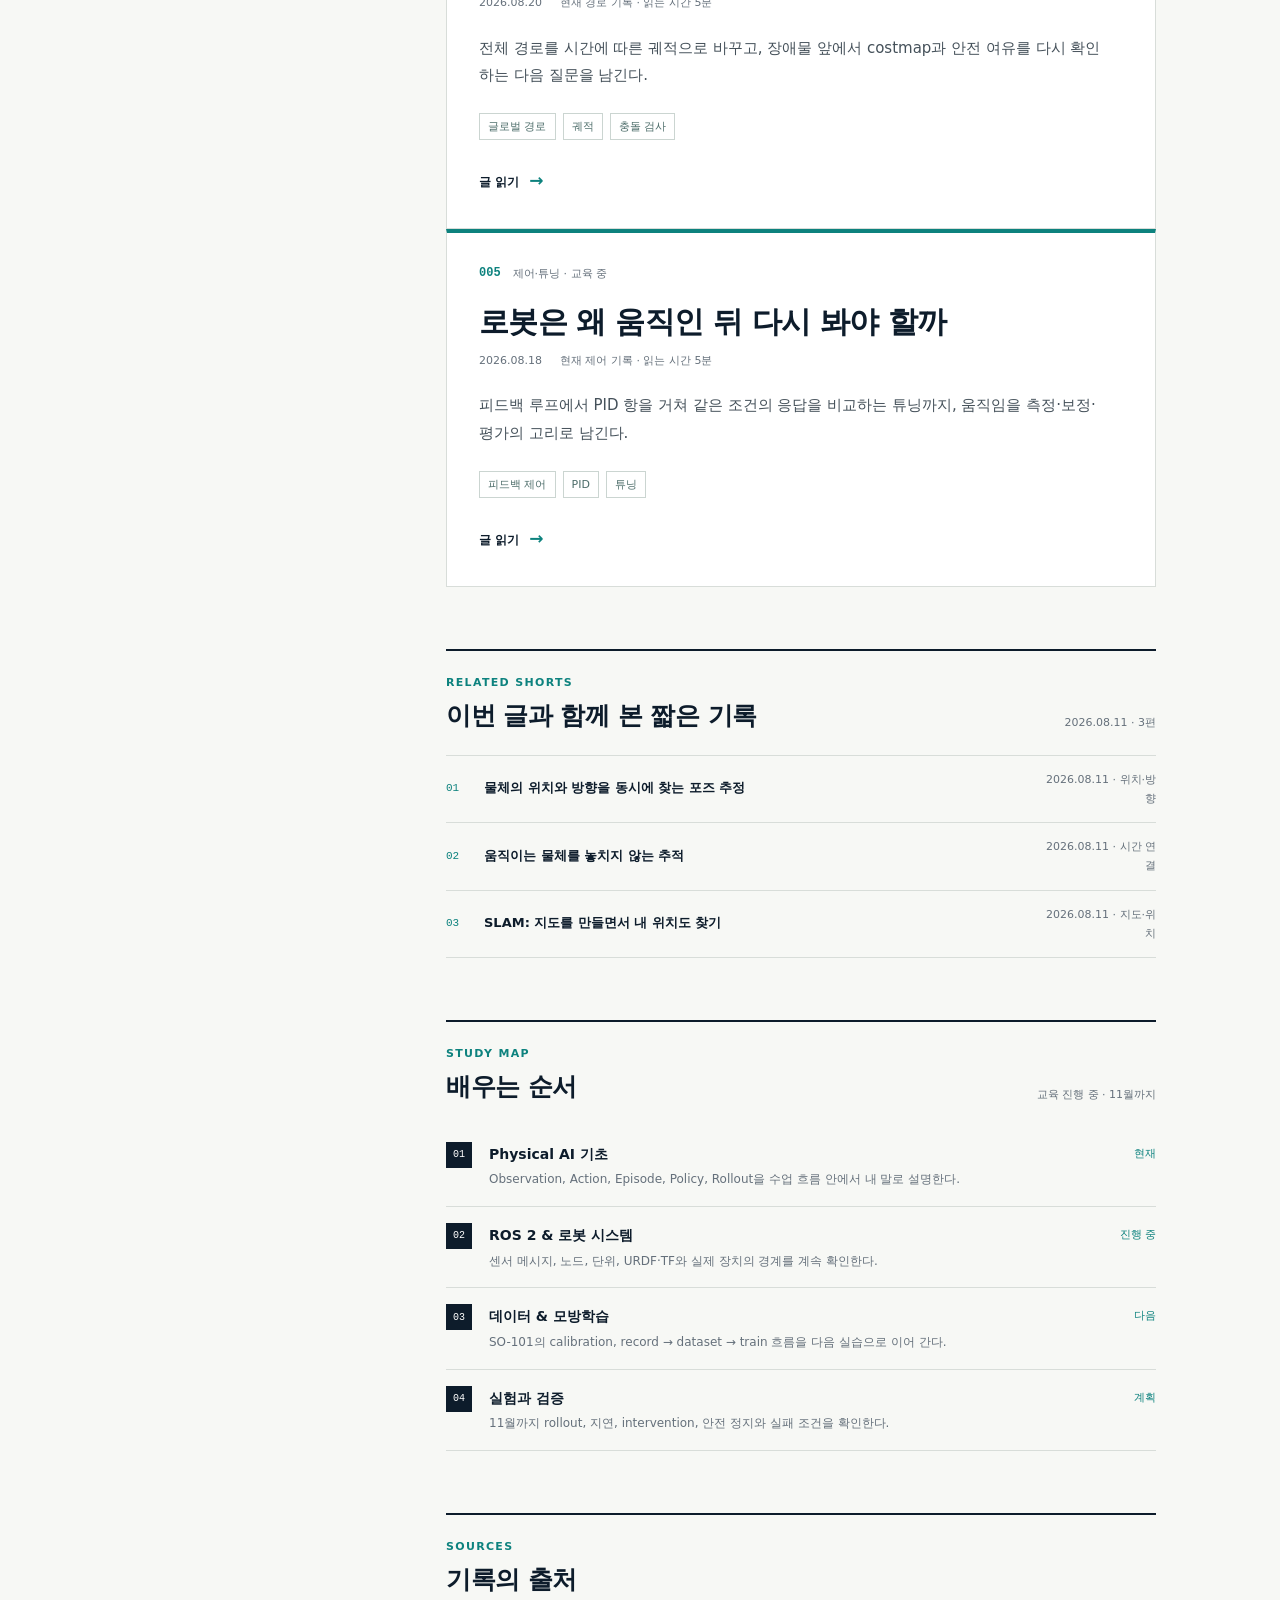
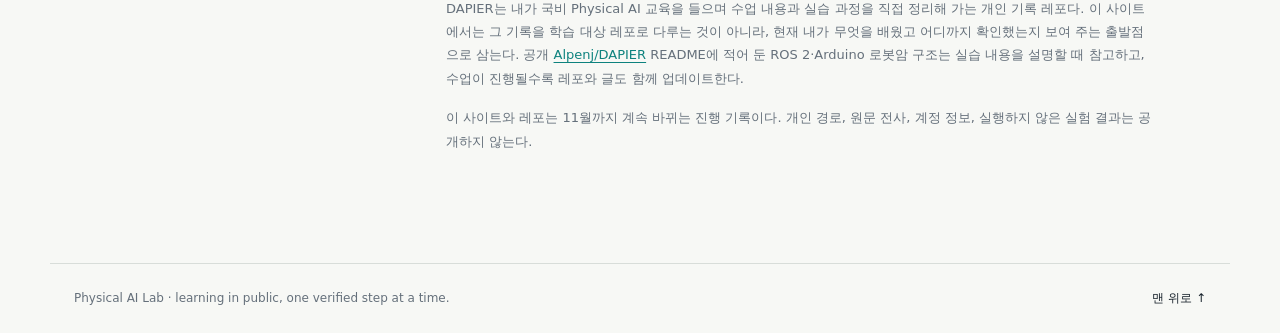
==== commit e6f91787: "chore: keep five latest deep dives on index" ====
--- a/index.html
+++ b/index.html
@@ -118,21 +118,6 @@
           </div>
           <a class="read-link" href="articles/2026-08-18-feedback-pid-tuning-check.html">글 읽기 <span aria-hidden="true">→</span></a>
         </article>
-        <article class="post-card featured" id="journal-latest">
-          <div class="post-card-topline">
-            <span class="post-number">004</span>
-            <span class="post-category">ROS 2 통신 · 교육 중</span>
-          </div>
-          <h3><a href="articles/2026-08-13-ros2-communication-contract.html">로봇 프로그램은 어떤 통신을 골라야 할까</a></h3>
-          <p class="post-meta"><time datetime="2026-08-13">2026.08.13</time><span>현재 통신 기록 · 읽는 시간 5분</span></p>
-          <p class="post-excerpt">노드·토픽·서비스·액션을 데이터 흐름과 응답 방식의 통신 계약으로 다시 구분하고, 다음 인터페이스 실행 질문을 남긴다.</p>
-          <div class="tag-list" aria-label="글 태그">
-            <span>ROS 2</span>
-            <span>노드</span>
-            <span>통신 계약</span>
-          </div>
-          <a class="read-link" href="articles/2026-08-13-ros2-communication-contract.html">글 읽기 <span aria-hidden="true">→</span></a>
-        </article>
         <!-- BLOG_INDEX_END -->
 
         <section class="shorts-strip" aria-labelledby="shorts-title">
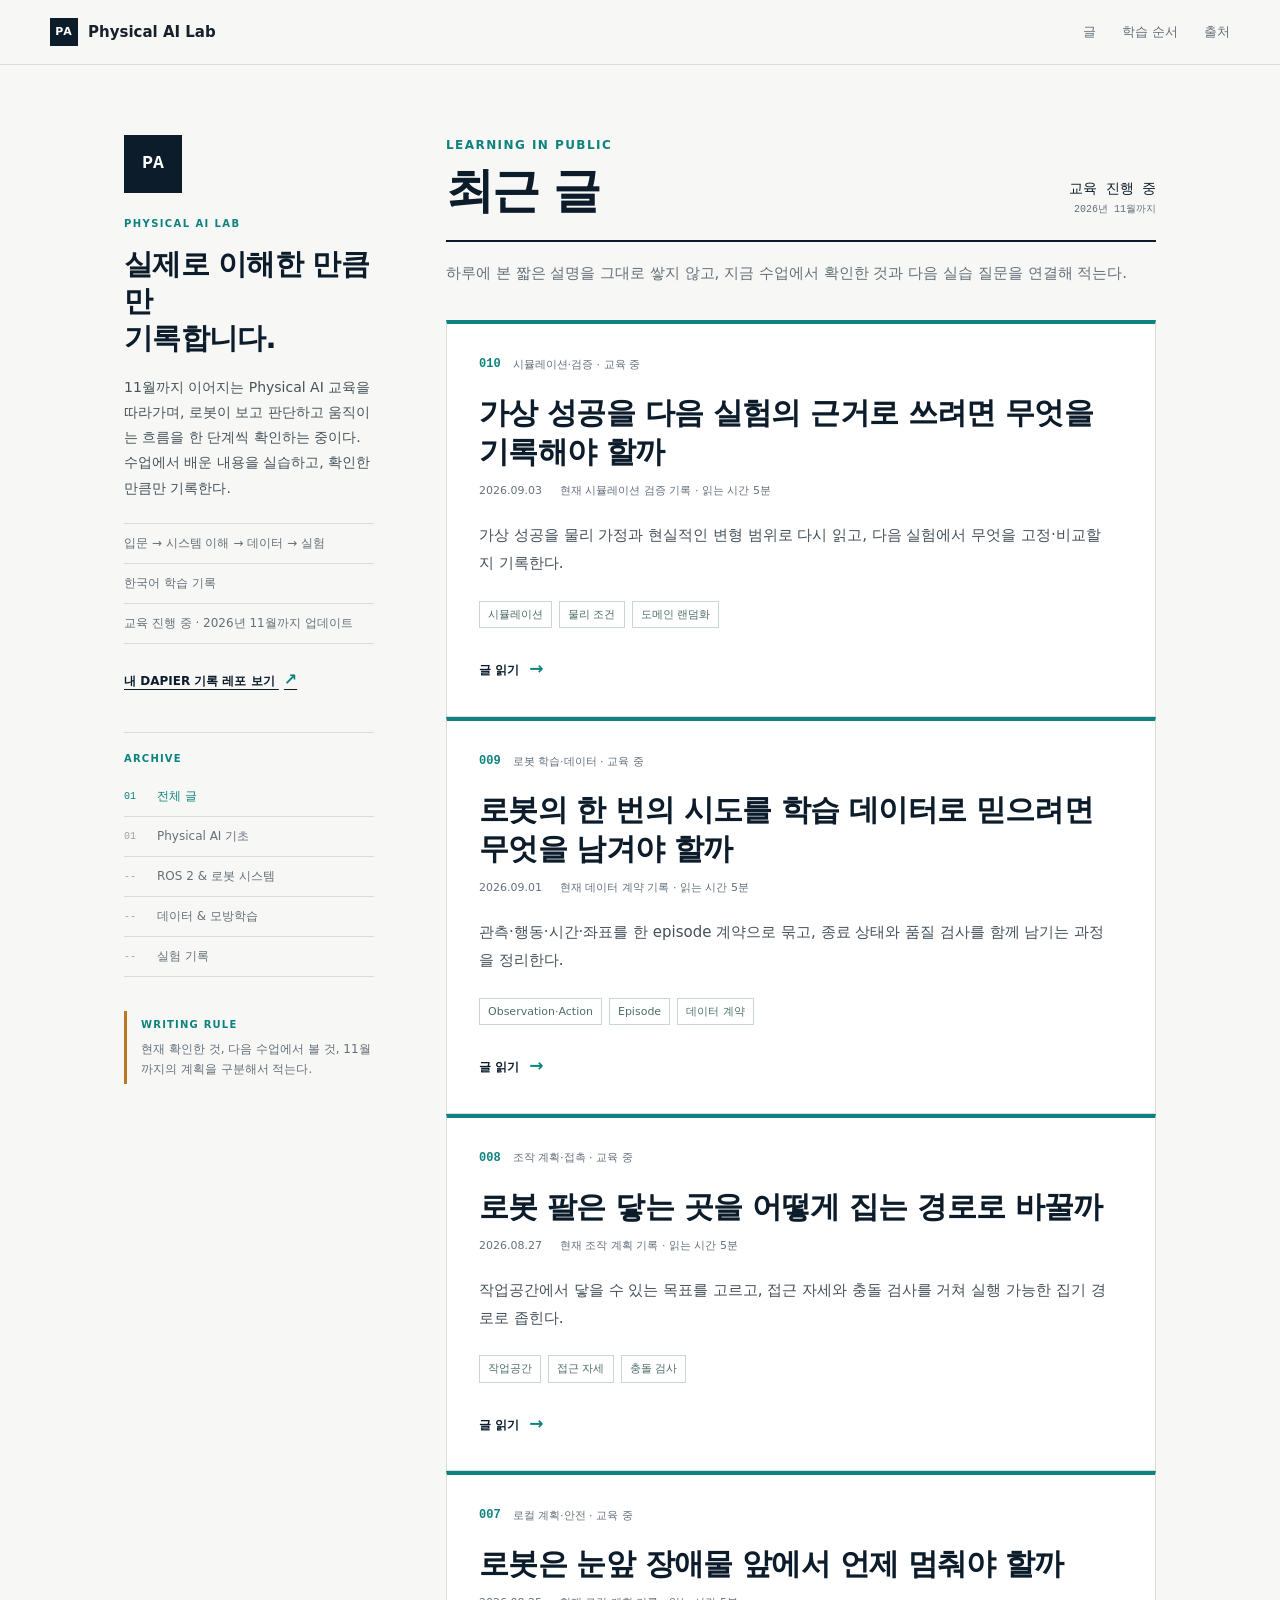
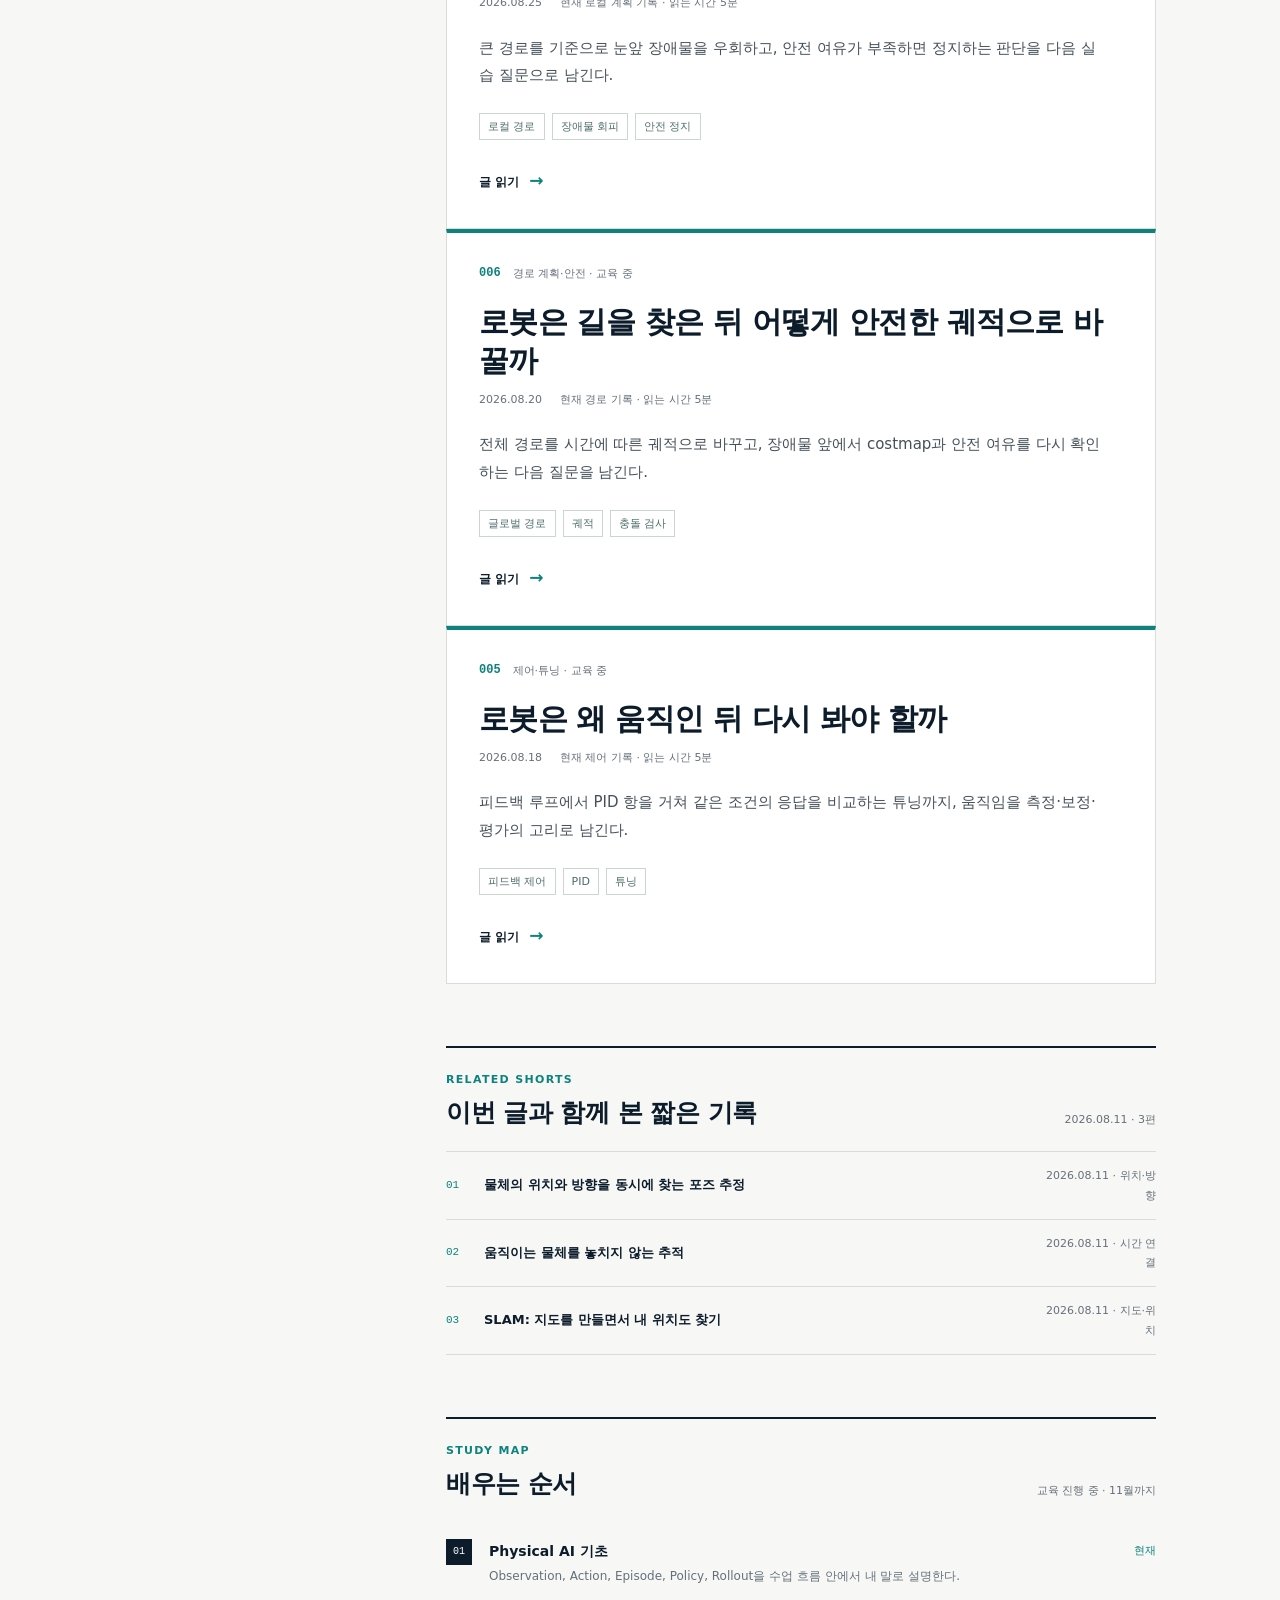
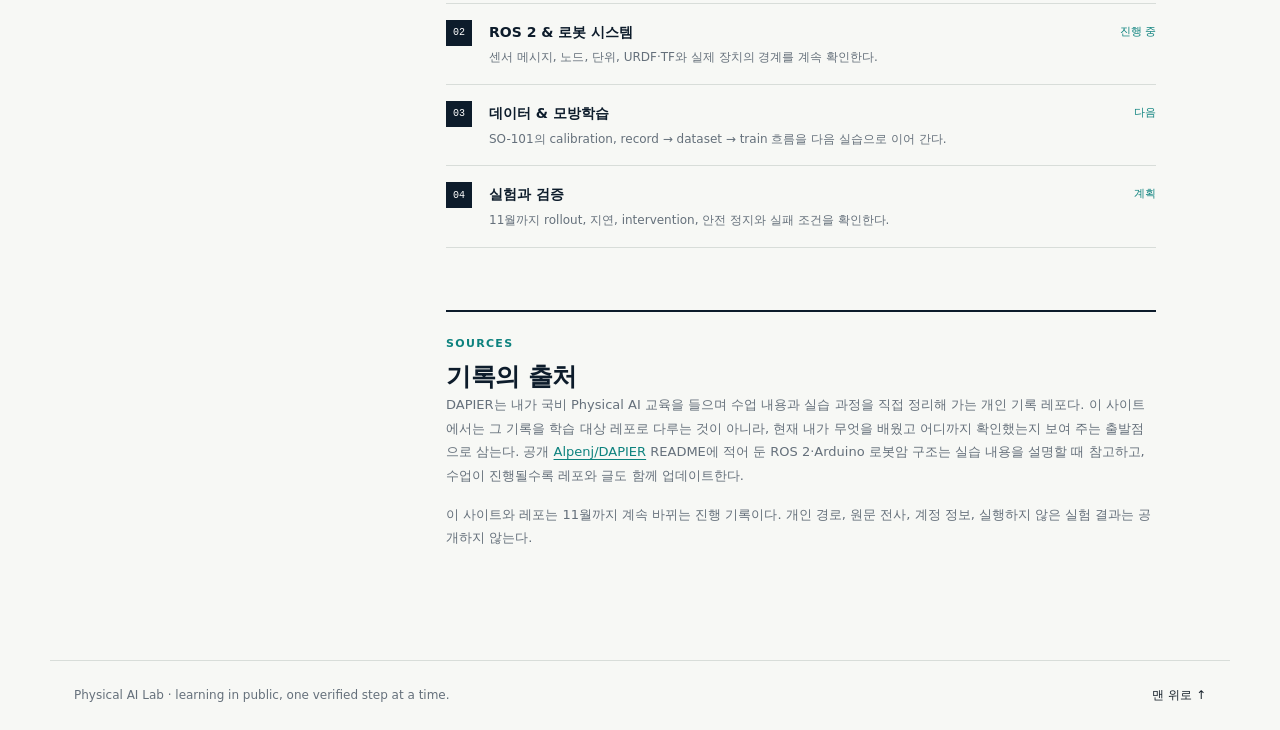
==== commit 3ad3739e: "Update deep dive archive with 2026-09-03 article" ====
--- a/index.html
+++ b/index.html
@@ -61,6 +61,14 @@
         <p class="archive-description">하루에 본 짧은 설명을 그대로 쌓지 않고, 지금 수업에서 확인한 것과 다음 실습 질문을 연결해 적는다.</p>
 
       <!-- BLOG_INDEX_START -->
+        <article class="post-card featured" id="journal-latest">
+          <div class="post-card-topline"><span class="post-number">010</span><span class="post-category">시뮬레이션·검증 · 교육 중</span></div>
+          <h3><a href="articles/2026-09-03-simulation-assumption-range-check.html">가상 성공을 다음 실험의 근거로 쓰려면 무엇을 기록해야 할까</a></h3>
+          <p class="post-meta"><time datetime="2026-09-03">2026.09.03</time><span>현재 시뮬레이션 검증 기록 · 읽는 시간 5분</span></p>
+          <p class="post-excerpt">가상 성공을 물리 가정과 현실적인 변형 범위로 다시 읽고, 다음 실험에서 무엇을 고정·비교할지 기록한다.</p>
+          <div class="tag-list" aria-label="글 태그"><span>시뮬레이션</span><span>물리 조건</span><span>도메인 랜덤화</span></div>
+          <a class="read-link" href="articles/2026-09-03-simulation-assumption-range-check.html">글 읽기 <span aria-hidden="true">→</span></a>
+        </article>
         <article class="post-card featured" id="journal-latest">
           <div class="post-card-topline"><span class="post-number">009</span><span class="post-category">로봇 학습·데이터 · 교육 중</span></div>
           <h3><a href="articles/2026-09-01-robot-episode-data-contract.html">로봇의 한 번의 시도를 학습 데이터로 믿으려면 무엇을 남겨야 할까</a></h3>
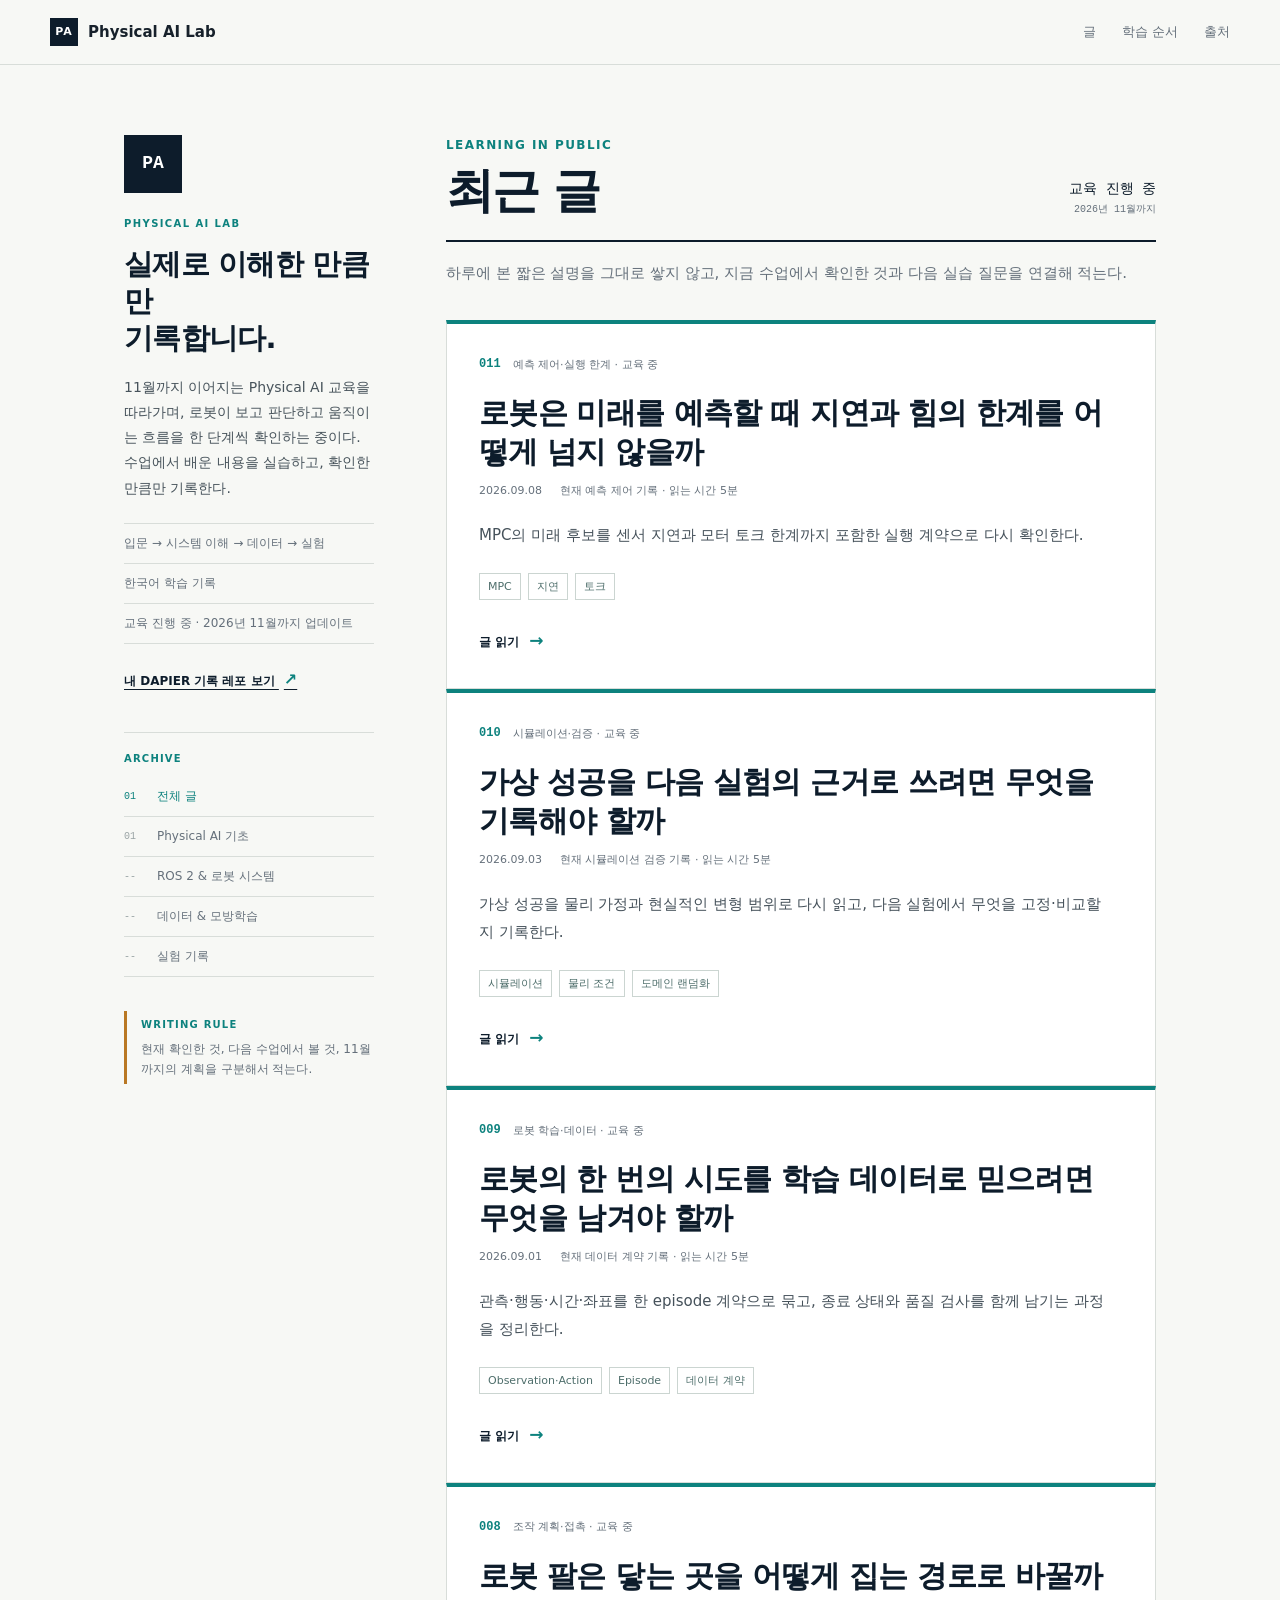
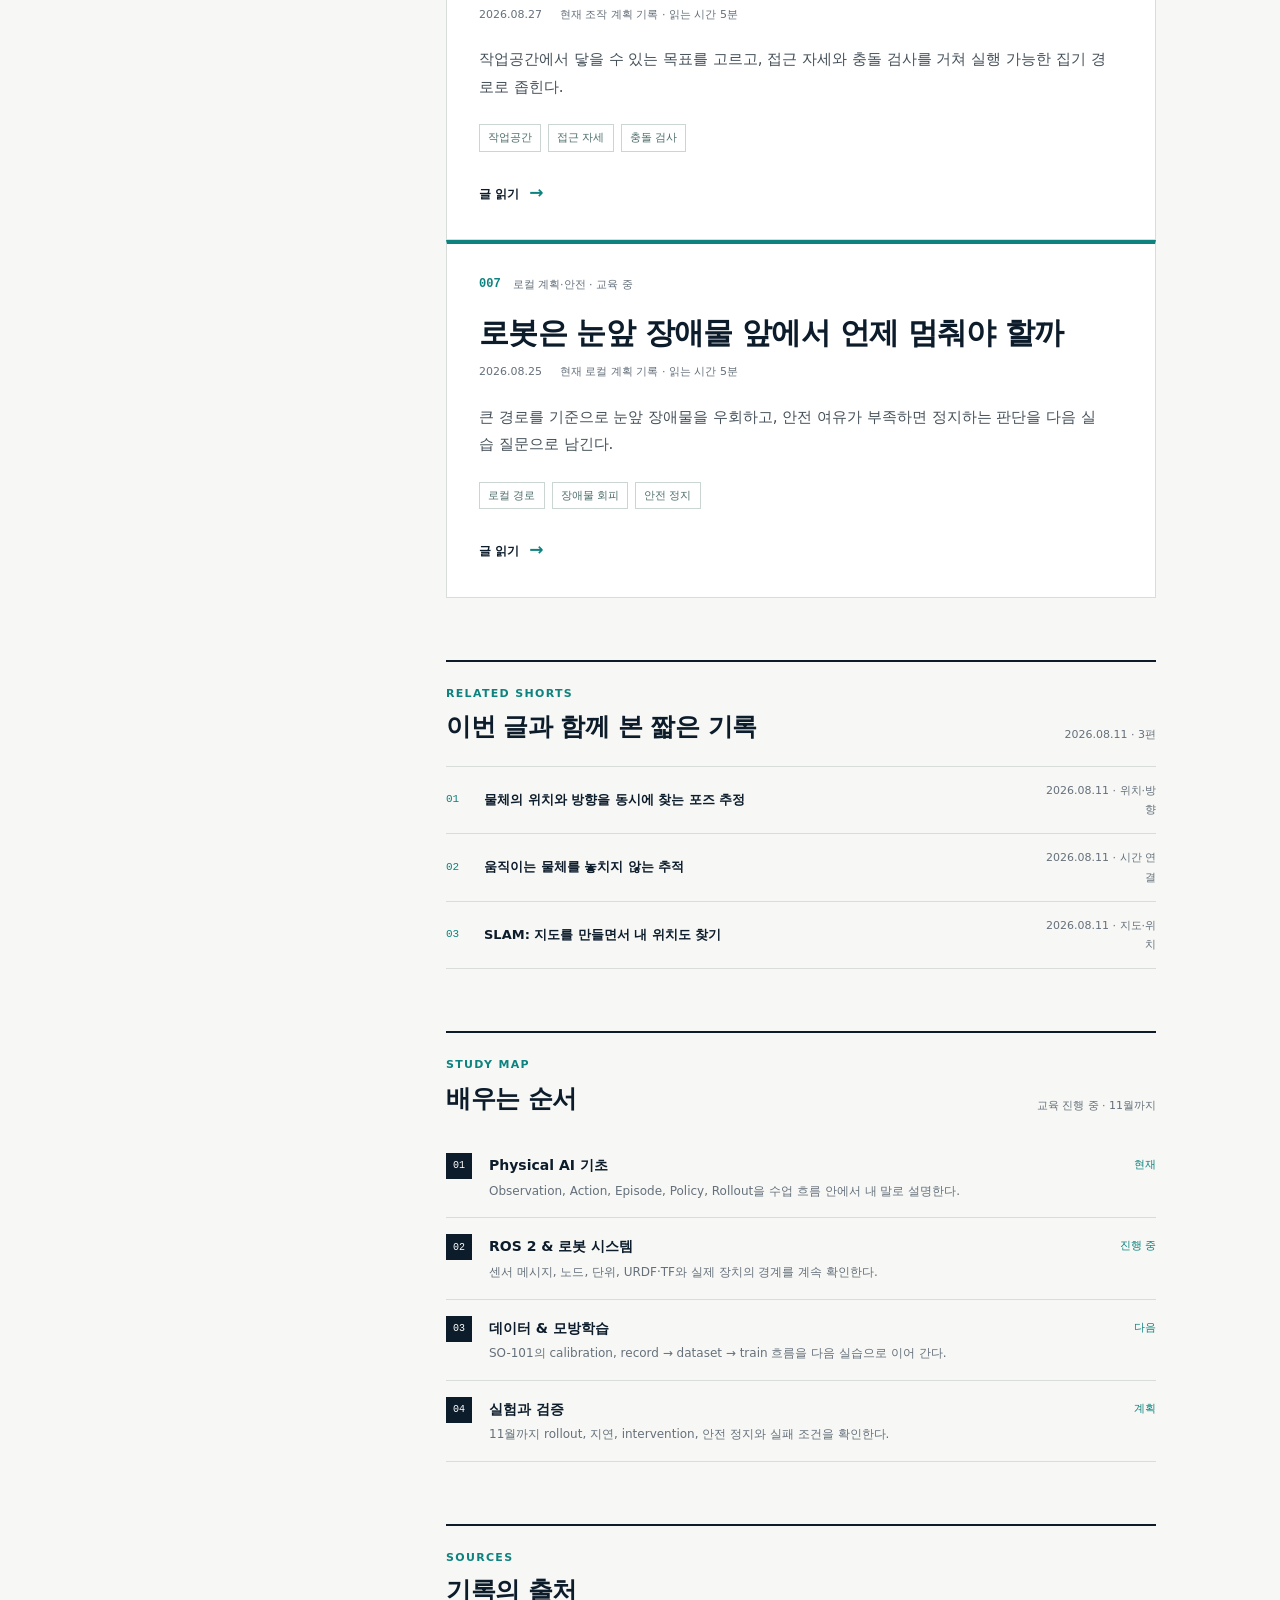
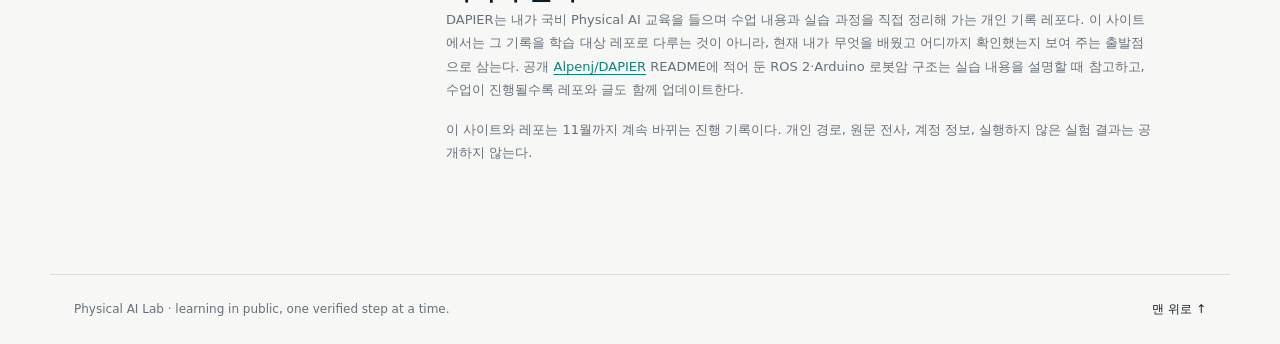
==== commit a739b9f8: "Update deep dive index for 2026-09-08" ====
--- a/index.html
+++ b/index.html
@@ -62,6 +62,14 @@
 
       <!-- BLOG_INDEX_START -->
         <article class="post-card featured" id="journal-latest">
+          <div class="post-card-topline"><span class="post-number">011</span><span class="post-category">예측 제어·실행 한계 · 교육 중</span></div>
+          <h3><a href="articles/2026-09-08-predictive-control-latency-torque.html">로봇은 미래를 예측할 때 지연과 힘의 한계를 어떻게 넘지 않을까</a></h3>
+          <p class="post-meta"><time datetime="2026-09-08">2026.09.08</time><span>현재 예측 제어 기록 · 읽는 시간 5분</span></p>
+          <p class="post-excerpt">MPC의 미래 후보를 센서 지연과 모터 토크 한계까지 포함한 실행 계약으로 다시 확인한다.</p>
+          <div class="tag-list" aria-label="글 태그"><span>MPC</span><span>지연</span><span>토크</span></div>
+          <a class="read-link" href="articles/2026-09-08-predictive-control-latency-torque.html">글 읽기 <span aria-hidden="true">→</span></a>
+        </article>
+        <article class="post-card featured" id="journal-latest">
           <div class="post-card-topline"><span class="post-number">010</span><span class="post-category">시뮬레이션·검증 · 교육 중</span></div>
           <h3><a href="articles/2026-09-03-simulation-assumption-range-check.html">가상 성공을 다음 실험의 근거로 쓰려면 무엇을 기록해야 할까</a></h3>
           <p class="post-meta"><time datetime="2026-09-03">2026.09.03</time><span>현재 시뮬레이션 검증 기록 · 읽는 시간 5분</span></p>
@@ -95,36 +103,6 @@
           <p class="post-excerpt">큰 경로를 기준으로 눈앞 장애물을 우회하고, 안전 여유가 부족하면 정지하는 판단을 다음 실습 질문으로 남긴다.</p>
           <div class="tag-list" aria-label="글 태그"><span>로컬 경로</span><span>장애물 회피</span><span>안전 정지</span></div>
           <a class="read-link" href="articles/2026-08-25-local-planning-stop-safety.html">글 읽기 <span aria-hidden="true">→</span></a>
-        </article>
-        <article class="post-card featured" id="journal-latest">
-          <div class="post-card-topline">
-            <span class="post-number">006</span>
-            <span class="post-category">경로 계획·안전 · 교육 중</span>
-          </div>
-          <h3><a href="articles/2026-08-20-global-path-trajectory-safety-check.html">로봇은 길을 찾은 뒤 어떻게 안전한 궤적으로 바꿀까</a></h3>
-          <p class="post-meta"><time datetime="2026-08-20">2026.08.20</time><span>현재 경로 기록 · 읽는 시간 5분</span></p>
-          <p class="post-excerpt">전체 경로를 시간에 따른 궤적으로 바꾸고, 장애물 앞에서 costmap과 안전 여유를 다시 확인하는 다음 질문을 남긴다.</p>
-          <div class="tag-list" aria-label="글 태그">
-            <span>글로벌 경로</span>
-            <span>궤적</span>
-            <span>충돌 검사</span>
-          </div>
-          <a class="read-link" href="articles/2026-08-20-global-path-trajectory-safety-check.html">글 읽기 <span aria-hidden="true">→</span></a>
-        </article>
-        <article class="post-card featured" id="journal-latest">
-          <div class="post-card-topline">
-            <span class="post-number">005</span>
-            <span class="post-category">제어·튜닝 · 교육 중</span>
-          </div>
-          <h3><a href="articles/2026-08-18-feedback-pid-tuning-check.html">로봇은 왜 움직인 뒤 다시 봐야 할까</a></h3>
-          <p class="post-meta"><time datetime="2026-08-18">2026.08.18</time><span>현재 제어 기록 · 읽는 시간 5분</span></p>
-          <p class="post-excerpt">피드백 루프에서 PID 항을 거쳐 같은 조건의 응답을 비교하는 튜닝까지, 움직임을 측정·보정·평가의 고리로 남긴다.</p>
-          <div class="tag-list" aria-label="글 태그">
-            <span>피드백 제어</span>
-            <span>PID</span>
-            <span>튜닝</span>
-          </div>
-          <a class="read-link" href="articles/2026-08-18-feedback-pid-tuning-check.html">글 읽기 <span aria-hidden="true">→</span></a>
         </article>
         <!-- BLOG_INDEX_END -->
 
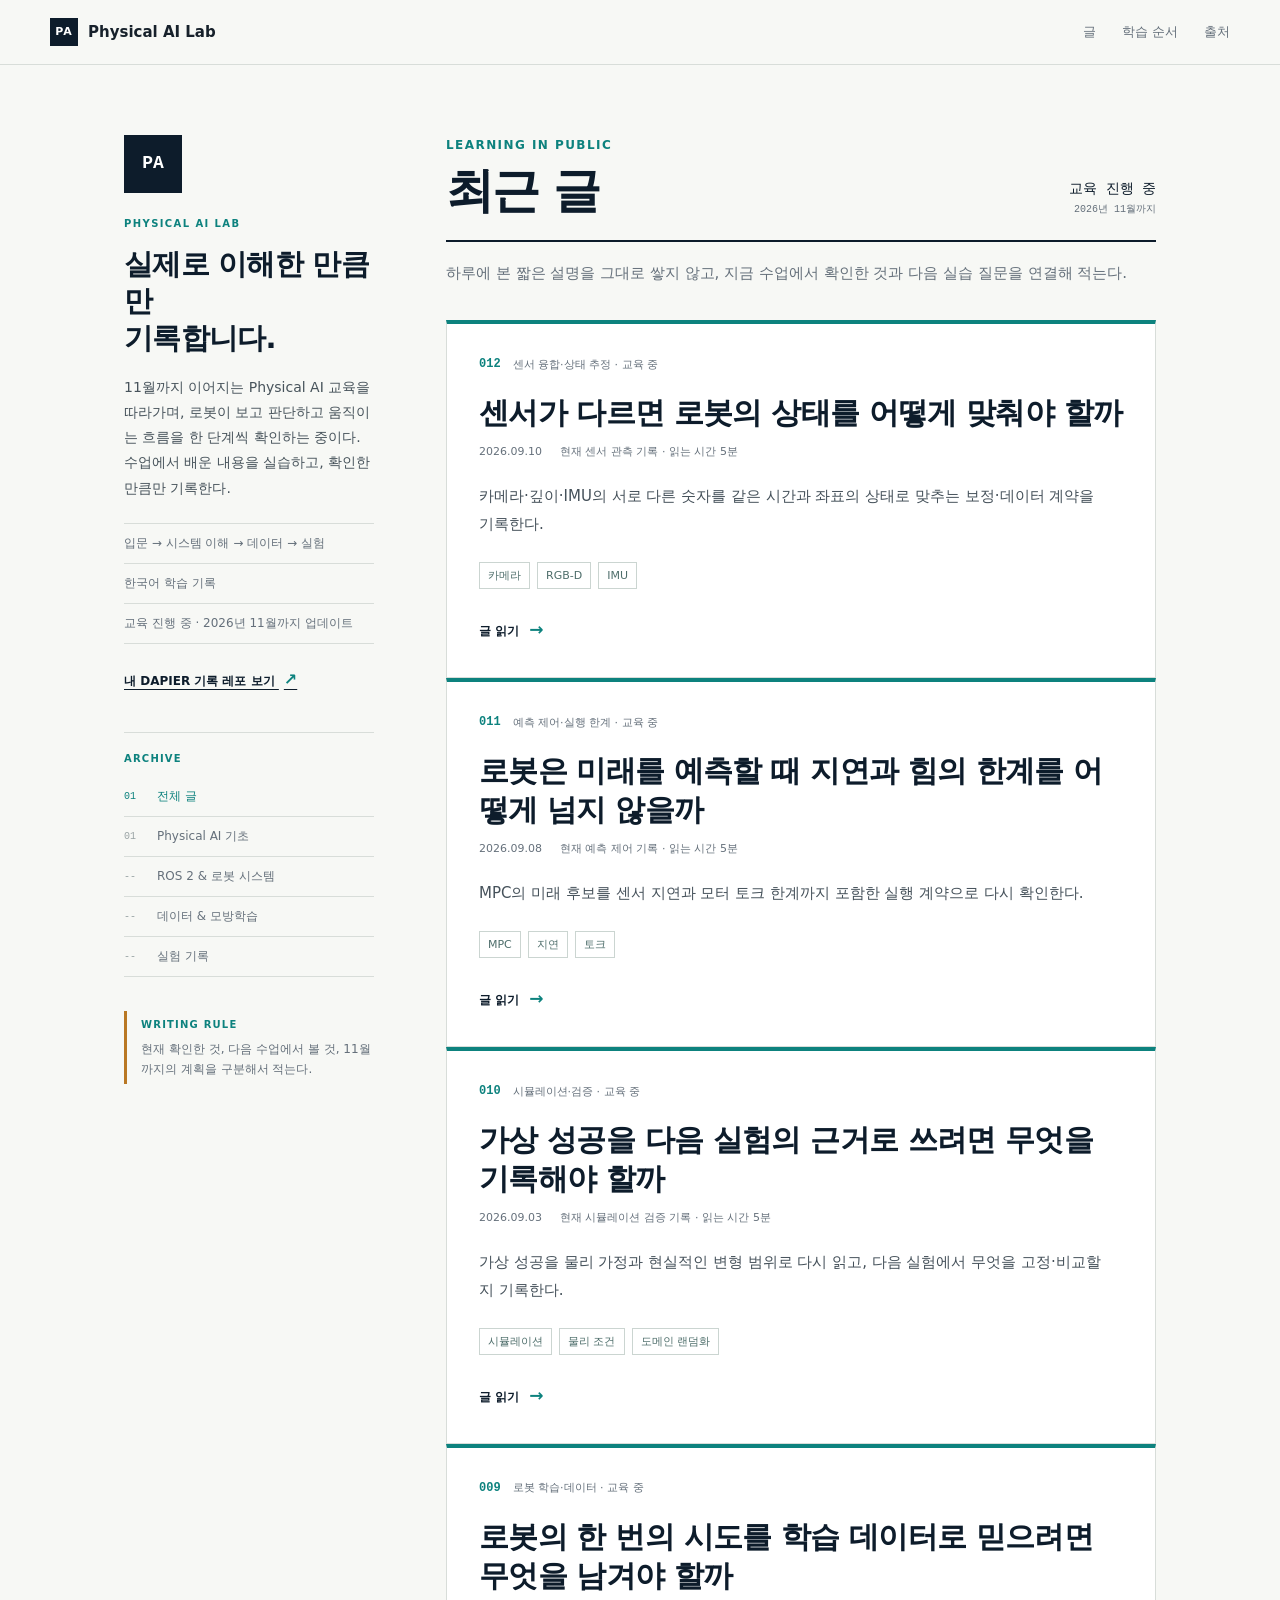
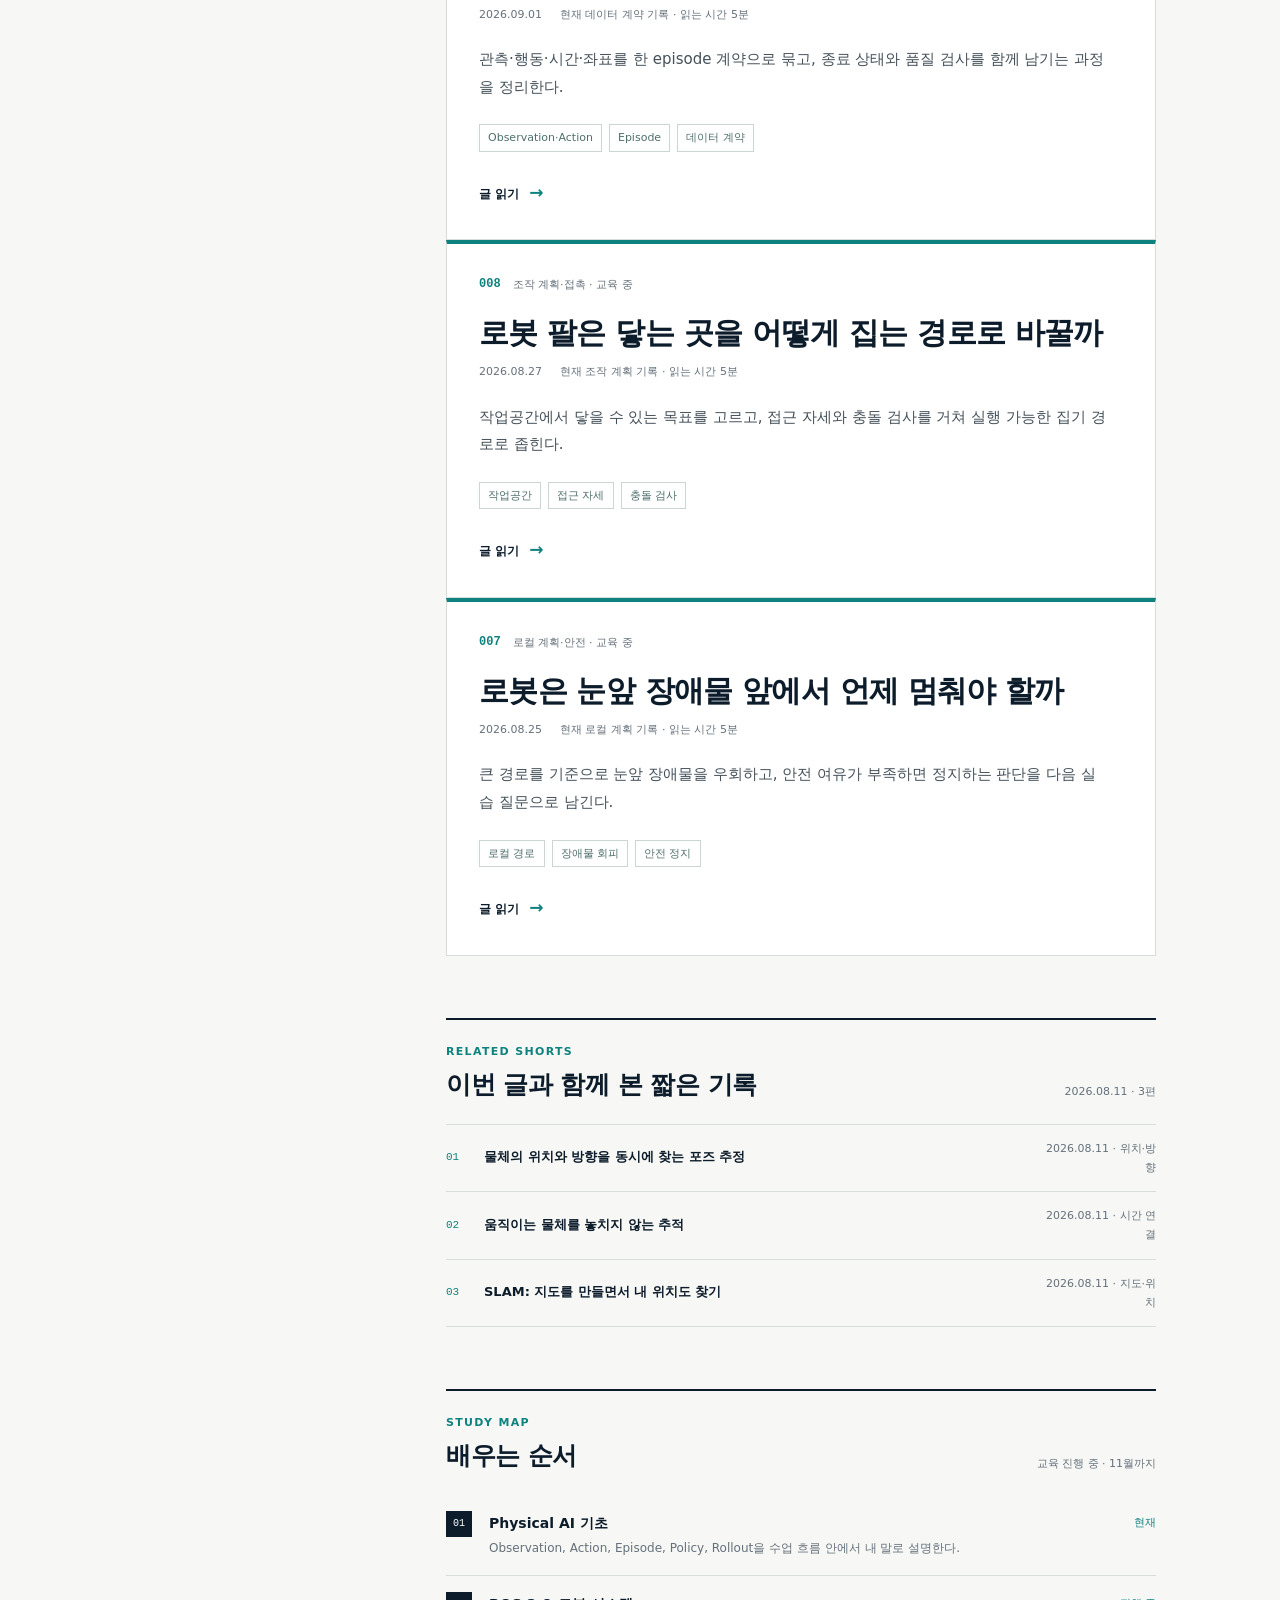
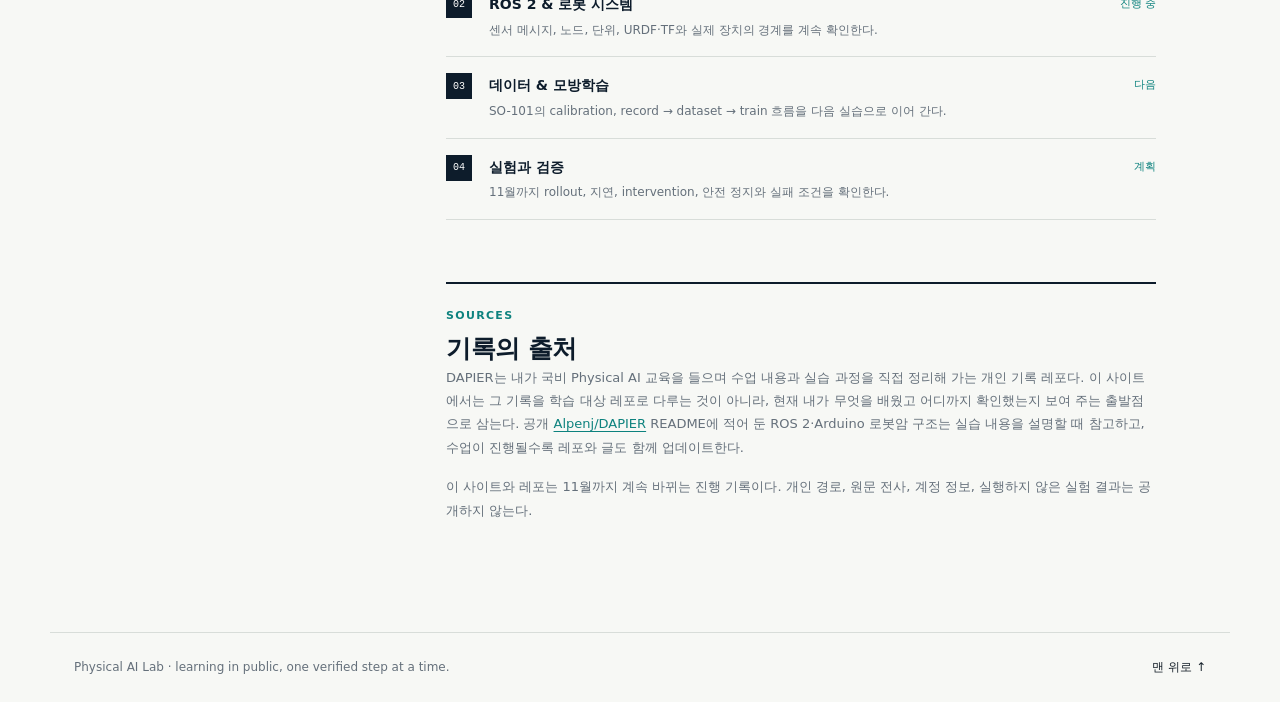
==== commit d02a73f6: "content: index 2026-09-10 sensor deep dive" ====
--- a/index.html
+++ b/index.html
@@ -61,6 +61,14 @@
         <p class="archive-description">하루에 본 짧은 설명을 그대로 쌓지 않고, 지금 수업에서 확인한 것과 다음 실습 질문을 연결해 적는다.</p>
 
       <!-- BLOG_INDEX_START -->
+        <article class="post-card featured" id="journal-latest">
+          <div class="post-card-topline"><span class="post-number">012</span><span class="post-category">센서 융합·상태 추정 · 교육 중</span></div>
+          <h3><a href="articles/2026-09-10-sensor-fusion-calibration-contract.html">센서가 다르면 로봇의 상태를 어떻게 맞춰야 할까</a></h3>
+          <p class="post-meta"><time datetime="2026-09-10">2026.09.10</time><span>현재 센서 관측 기록 · 읽는 시간 5분</span></p>
+          <p class="post-excerpt">카메라·깊이·IMU의 서로 다른 숫자를 같은 시간과 좌표의 상태로 맞추는 보정·데이터 계약을 기록한다.</p>
+          <div class="tag-list" aria-label="글 태그"><span>카메라</span><span>RGB-D</span><span>IMU</span></div>
+          <a class="read-link" href="articles/2026-09-10-sensor-fusion-calibration-contract.html">글 읽기 <span aria-hidden="true">→</span></a>
+        </article>
         <article class="post-card featured" id="journal-latest">
           <div class="post-card-topline"><span class="post-number">011</span><span class="post-category">예측 제어·실행 한계 · 교육 중</span></div>
           <h3><a href="articles/2026-09-08-predictive-control-latency-torque.html">로봇은 미래를 예측할 때 지연과 힘의 한계를 어떻게 넘지 않을까</a></h3>
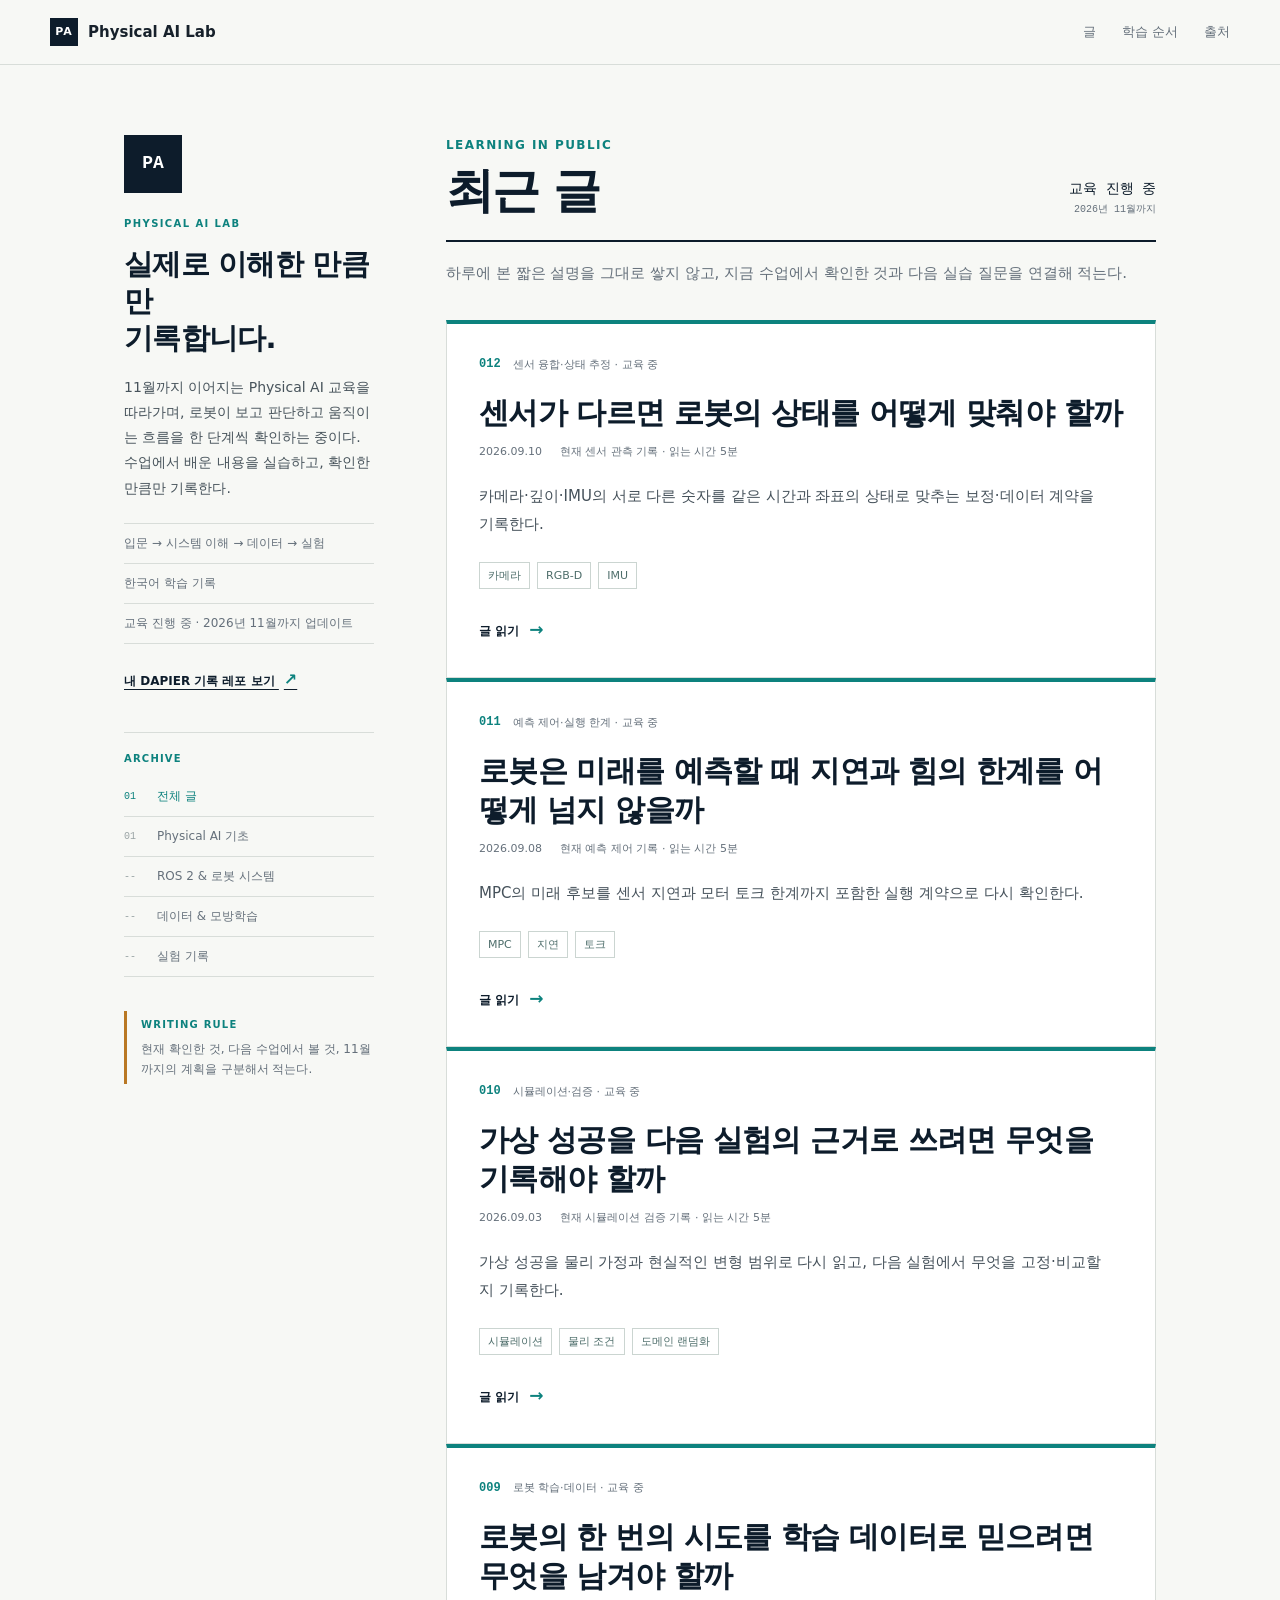
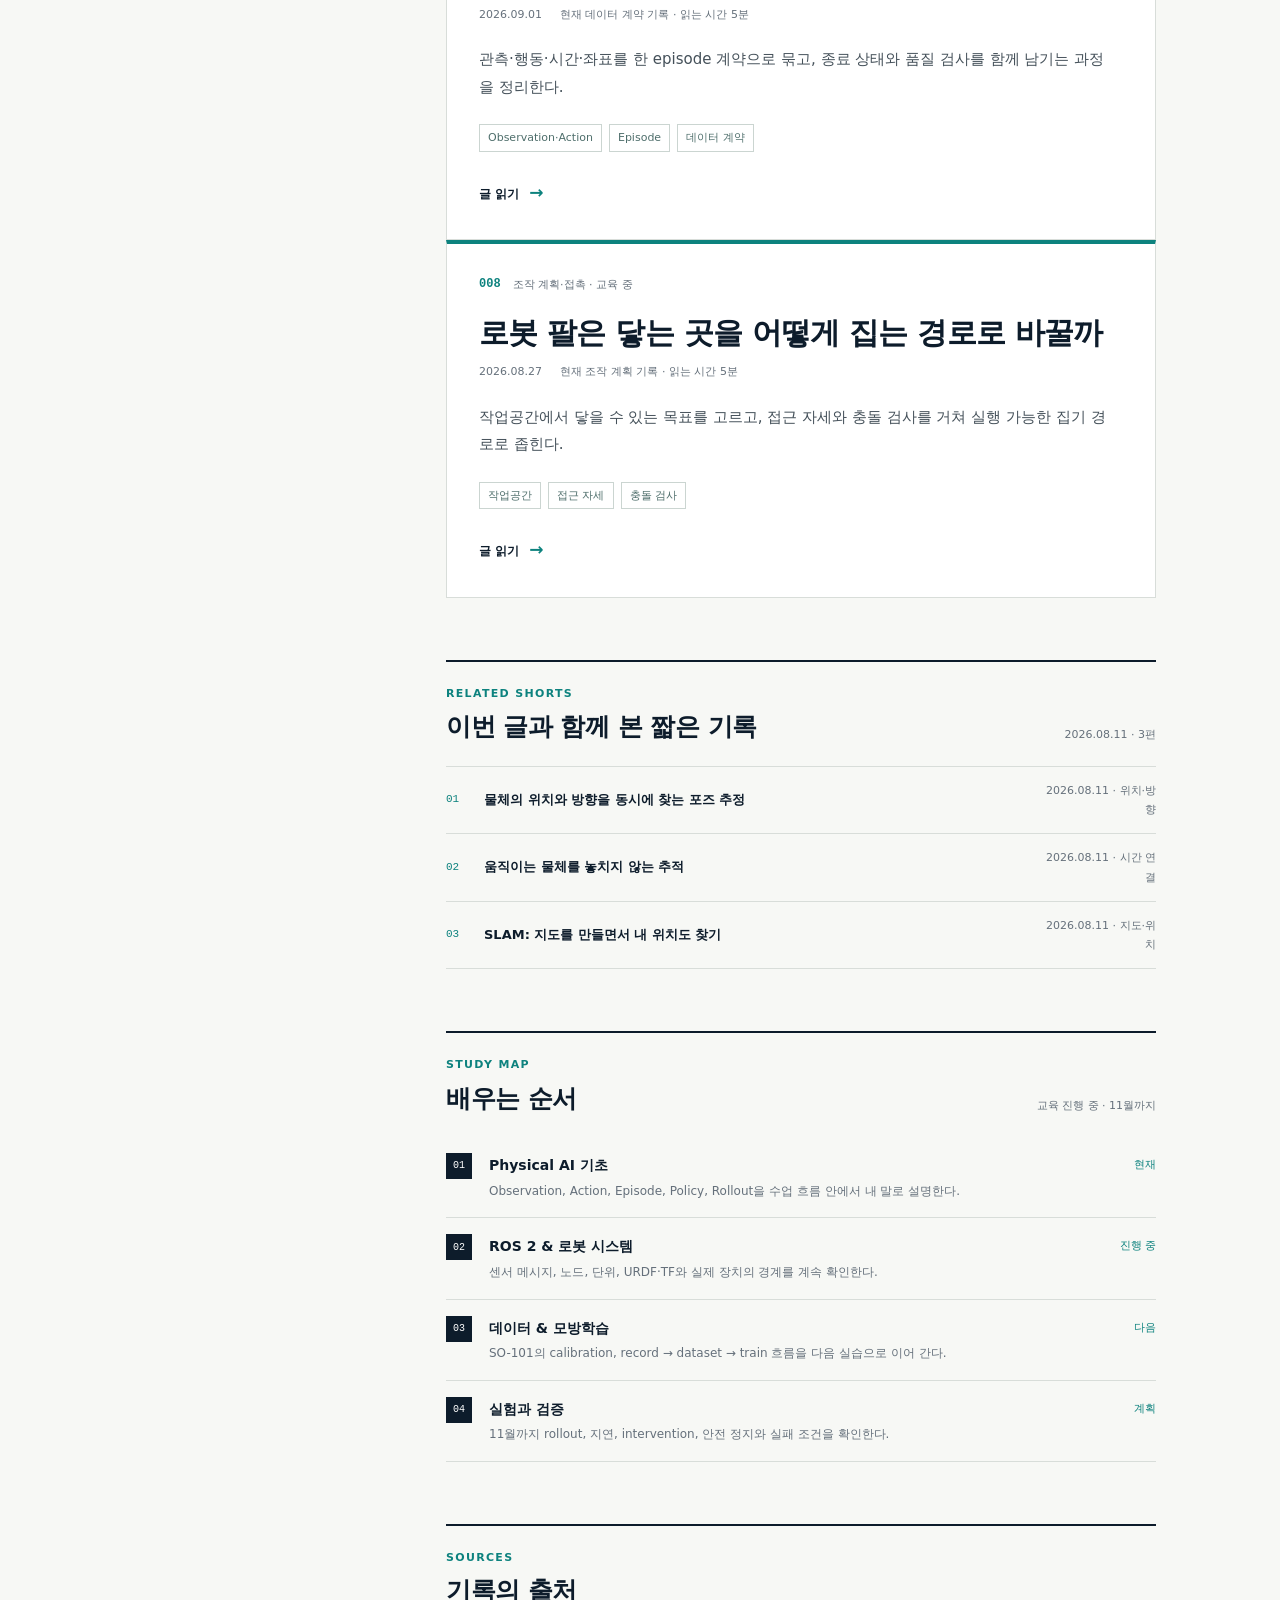
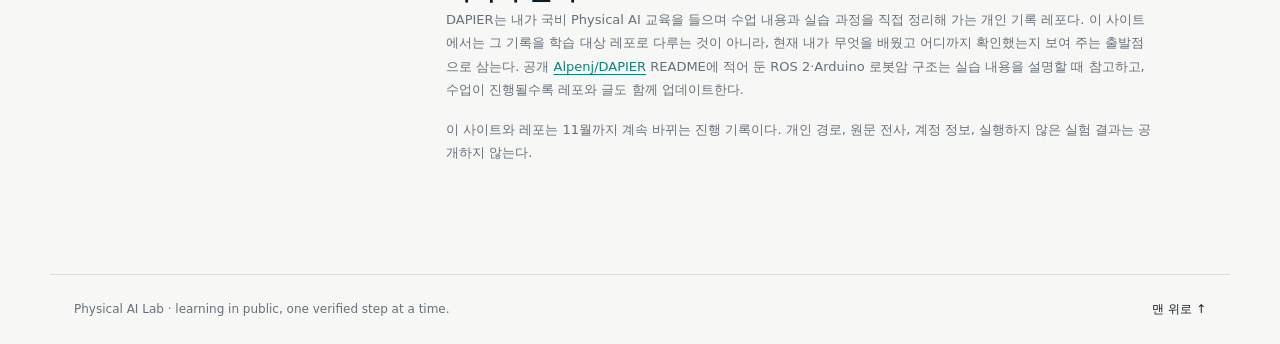
==== commit 21462e68: "content: keep five latest deep dives in index" ====
--- a/index.html
+++ b/index.html
@@ -101,17 +101,6 @@
           <div class="tag-list" aria-label="글 태그"><span>작업공간</span><span>접근 자세</span><span>충돌 검사</span></div>
           <a class="read-link" href="articles/2026-08-27-manipulation-reachability-collision.html">글 읽기 <span aria-hidden="true">→</span></a>
         </article>
-        <article class="post-card featured" id="journal-latest">
-          <div class="post-card-topline">
-            <span class="post-number">007</span>
-            <span class="post-category">로컬 계획·안전 · 교육 중</span>
-          </div>
-          <h3><a href="articles/2026-08-25-local-planning-stop-safety.html">로봇은 눈앞 장애물 앞에서 언제 멈춰야 할까</a></h3>
-          <p class="post-meta"><time datetime="2026-08-25">2026.08.25</time><span>현재 로컬 계획 기록 · 읽는 시간 5분</span></p>
-          <p class="post-excerpt">큰 경로를 기준으로 눈앞 장애물을 우회하고, 안전 여유가 부족하면 정지하는 판단을 다음 실습 질문으로 남긴다.</p>
-          <div class="tag-list" aria-label="글 태그"><span>로컬 경로</span><span>장애물 회피</span><span>안전 정지</span></div>
-          <a class="read-link" href="articles/2026-08-25-local-planning-stop-safety.html">글 읽기 <span aria-hidden="true">→</span></a>
-        </article>
         <!-- BLOG_INDEX_END -->
 
         <section class="shorts-strip" aria-labelledby="shorts-title">
